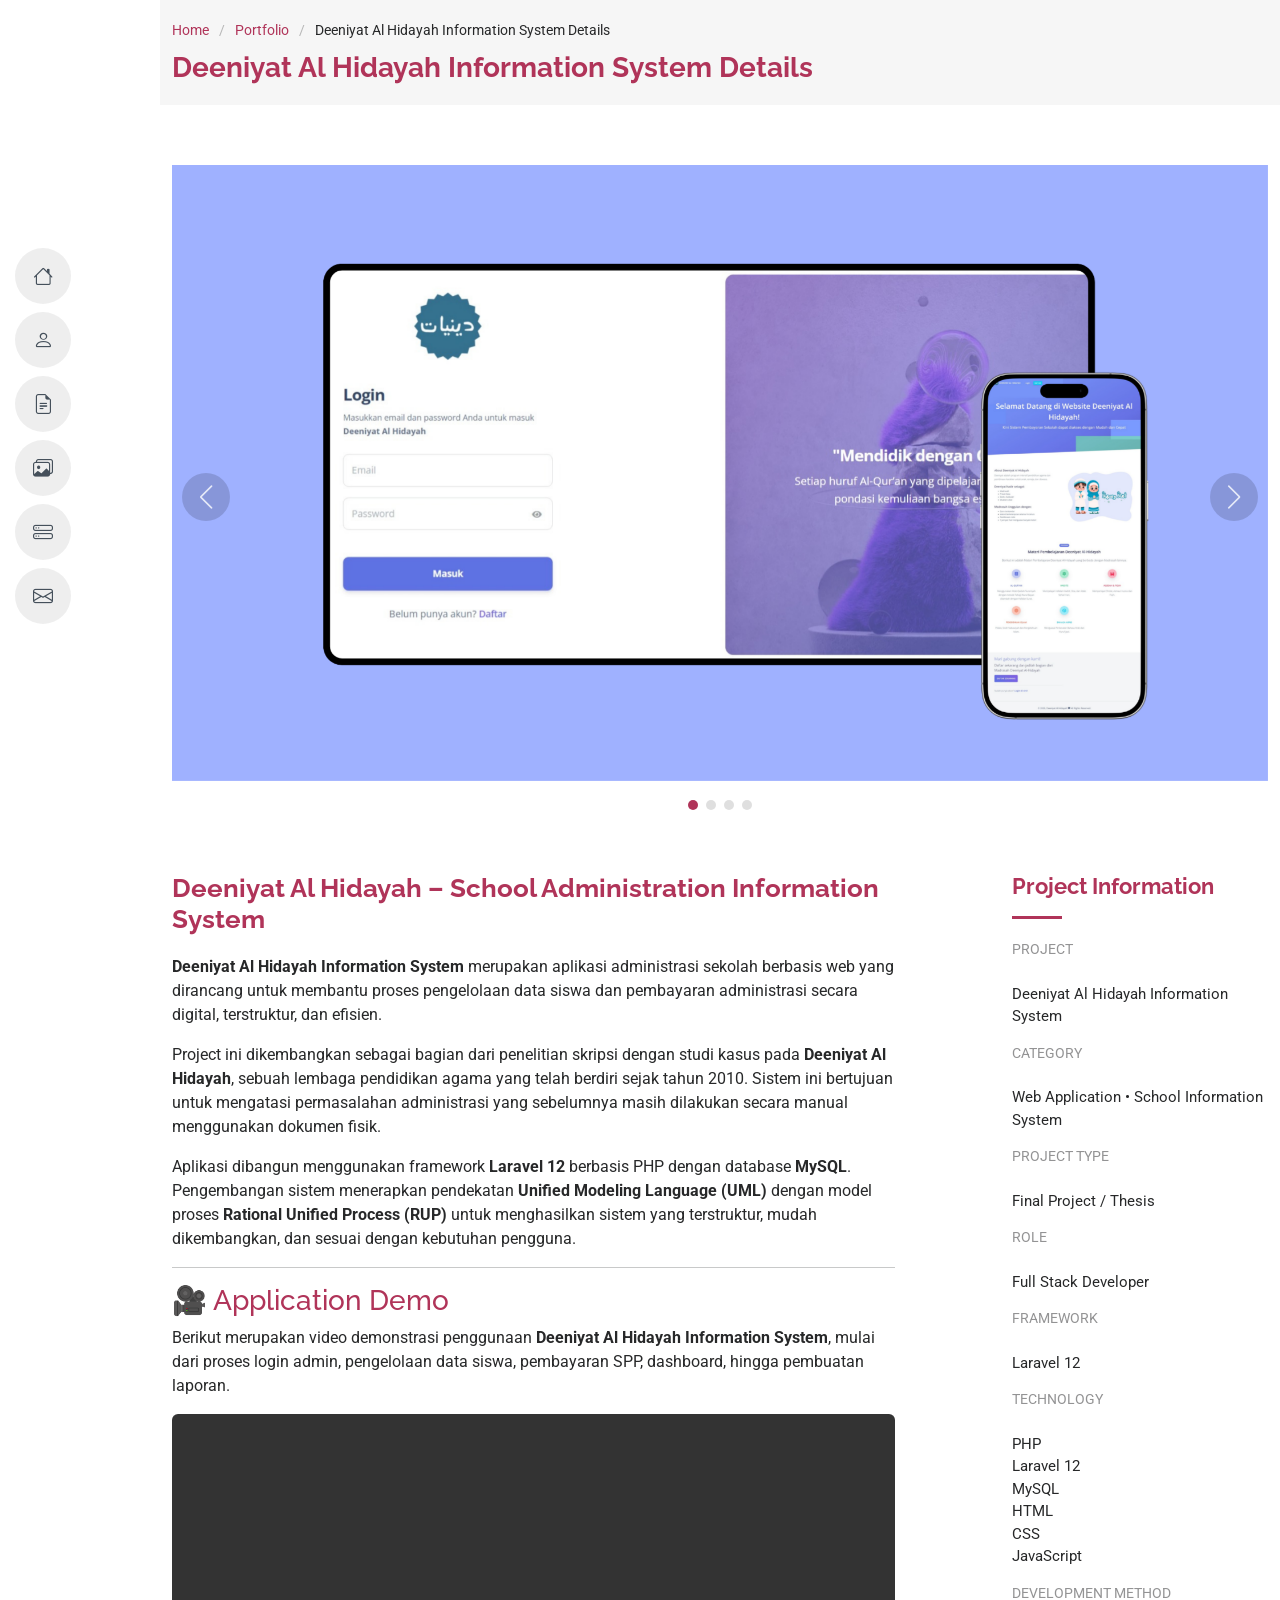
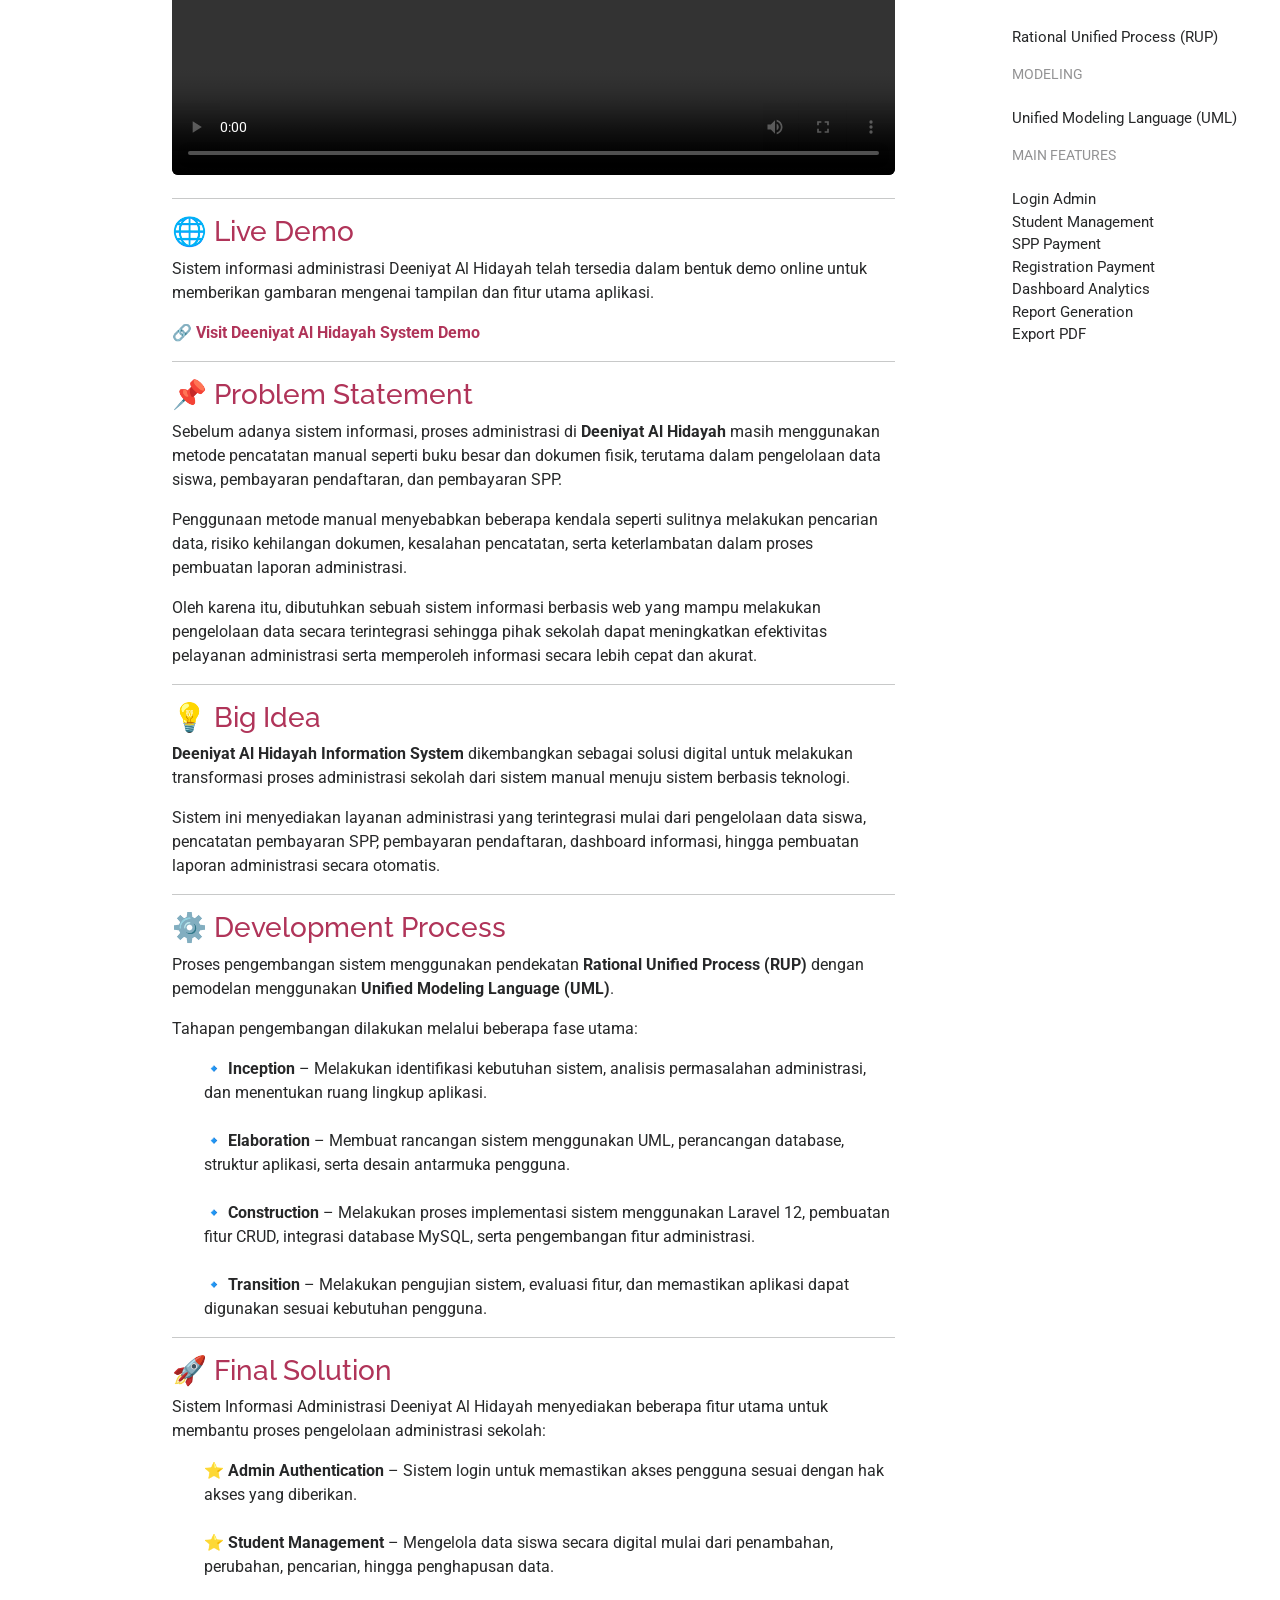
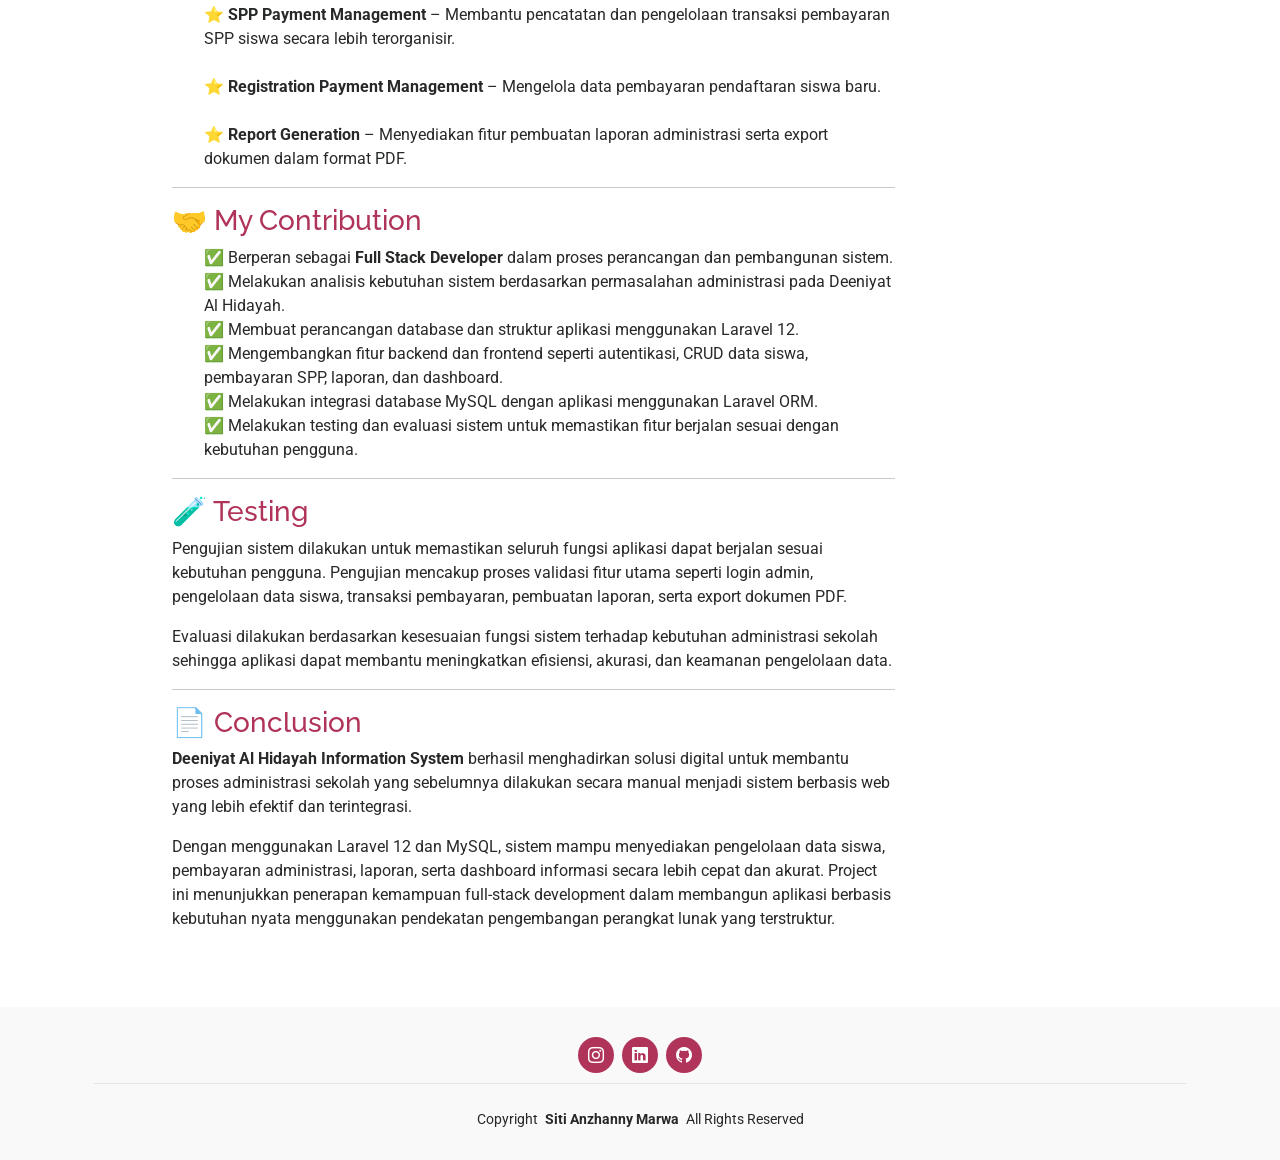
==== deeniyat-porto-details.html @ 8c80e02e "FIX commit" ====
<!doctype html>
<html lang="en">
  <head>
    <meta charset="utf-8" />
    <meta content="width=device-width, initial-scale=1.0" name="viewport" />
    <title>Deeniyat Al Hidayah Information System Details</title>
    <meta content="" name="description" />
    <meta content="" name="keywords" />

    <!-- Favicons -->
    <link href="assets/img/favicon.png" rel="icon" />
    <link href="assets/img/apple-touch-icon.png" rel="apple-touch-icon" />

    <!-- Fonts -->
    <link href="https://fonts.googleapis.com" rel="preconnect" />
    <link href="https://fonts.gstatic.com" rel="preconnect" crossorigin />
    <link
      href="https://fonts.googleapis.com/css2?family=Roboto:ital,wght@0,100;0,300;0,400;0,500;0,700;0,900;1,100;1,300;1,400;1,500;1,700;1,900&family=Poppins:ital,wght@0,100;0,200;0,300;0,400;0,500;0,600;0,700;0,800;0,900;1,100;1,200;1,300;1,400;1,500;1,600;1,700;1,800;1,900&family=Raleway:ital,wght@0,100;0,200;0,300;0,400;0,500;0,600;0,700;0,800;0,900;1,100;1,200;1,300;1,400;1,500;1,600;1,700;1,800;1,900&display=swap"
      rel="stylesheet"
    />

    <!-- Vendor CSS Files -->
    <link
      href="assets/vendor/bootstrap/css/bootstrap.min.css"
      rel="stylesheet"
    />
    <link
      href="assets/vendor/bootstrap-icons/bootstrap-icons.css"
      rel="stylesheet"
    />
    <link href="assets/vendor/aos/aos.css" rel="stylesheet" />
    <link
      href="assets/vendor/glightbox/css/glightbox.min.css"
      rel="stylesheet"
    />
    <link href="assets/vendor/swiper/swiper-bundle.min.css" rel="stylesheet" />

    <!-- Main CSS File -->
    <link href="assets/css/main.css" rel="stylesheet" />

    <!-- =======================================================
  * Template Name: MyResume
  * Template URL: https://bootstrapmade.com/free-html-bootstrap-template-my-resume/
  * Updated: Jun 29 2024 with Bootstrap v5.3.3
  * Author: BootstrapMade.com
  * License: https://bootstrapmade.com/license/
  ======================================================== -->
  </head>

  <body class="portfolio-details-page">
    <header
      id="header"
      class="header d-flex flex-column justify-content-center"
    >
      <i class="header-toggle d-xl-none bi bi-list"></i>

      <nav id="navmenu" class="navmenu">
        <ul>
          <li>
            <a href="index.html"
              ><i class="bi bi-house navicon"></i><span>Home</span></a
            >
          </li>
          <li>
            <a href="#about"
              ><i class="bi bi-person navicon"></i><span>About</span></a
            >
          </li>
          <li>
            <a href="#resume"
              ><i class="bi bi-file-earmark-text navicon"></i
              ><span>Resume</span></a
            >
          </li>
          <li>
            <a href="#portfolio"
              ><i class="bi bi-images navicon"></i><span>Portfolio</span></a
            >
          </li>
          <li>
            <a href="#services"
              ><i class="bi bi-hdd-stack navicon"></i><span>Services</span></a
            >
          </li>
          <li>
            <a href="#contact"
              ><i class="bi bi-envelope navicon"></i><span>Contact</span></a
            >
          </li>
        </ul>
      </nav>
    </header>

    <main class="main">
      <!-- Page Title -->
      <div class="page-title" data-aos="fade">
        <div class="container">
          <nav class="breadcrumbs">
            <ol>
              <li><a href="index.html">Home</a></li>
              <li><a href="portfolio.html">Portfolio</a></li>
              <li class="current">Deeniyat Al Hidayah Information System Details</li>
            </ol>
          </nav>
          <h1>Deeniyat Al Hidayah Information System Details</h1>
        </div>
      </div>
      <!-- End Page Title -->

      <!-- Portfolio Details Section -->
      <section id="portfolio-details" class="portfolio-details section">
        <div class="container" data-aos="fade-up">
          <div class="portfolio-details-slider swiper init-swiper">
            <script type="application/json" class="swiper-config">
              {
                "loop": true,
                "speed": 600,
                "autoplay": {
                  "delay": 5000
                },
                "slidesPerView": "auto",
                "navigation": {
                  "nextEl": ".swiper-button-next",
                  "prevEl": ".swiper-button-prev"
                },
                "pagination": {
                  "el": ".swiper-pagination",
                  "type": "bullets",
                  "clickable": true
                }
              }
            </script>
            <div class="swiper-wrapper align-items-center">
              <div class="swiper-slide">
                <img src="assets/img/Deeniyat-Portofolio/deeniyat-1.png" alt="" />
              </div>

              <div class="swiper-slide">
                <img src="assets/img/Deeniyat-Portofolio/deeniyat-2.png" alt="" />
              </div>

              <div class="swiper-slide">
                <img src="assets/img/Deeniyat-Portofolio/deeniyat-3.png" alt="" />
              </div>

              <div class="swiper-slide">
                <img src="assets/img/Deeniyat-Portofolio/deeniyat-4.png" alt="" />
              </div>
            </div>
            <div class="swiper-button-prev"></div>
            <div class="swiper-button-next"></div>
            <div class="swiper-pagination"></div>
          </div>

          <div class="row justify-content-between gy-4 mt-4">
            <!-- Portfolio Description -->
            <div class="col-lg-8" data-aos="fade-up">
              <div class="portfolio-description">
<h2>Deeniyat Al Hidayah – School Administration Information System</h2>

<p>
  <strong>Deeniyat Al Hidayah Information System</strong> merupakan aplikasi
  administrasi sekolah berbasis web yang dirancang untuk membantu proses
  pengelolaan data siswa dan pembayaran administrasi secara digital, terstruktur,
  dan efisien.
</p>

<p>
  Project ini dikembangkan sebagai bagian dari penelitian skripsi dengan studi
  kasus pada <strong>Deeniyat Al Hidayah</strong>, sebuah lembaga pendidikan
  agama yang telah berdiri sejak tahun 2010. Sistem ini bertujuan untuk
  mengatasi permasalahan administrasi yang sebelumnya masih dilakukan secara
  manual menggunakan dokumen fisik.
</p>

<p>
  Aplikasi dibangun menggunakan framework
  <strong>Laravel 12</strong> berbasis PHP dengan database
  <strong>MySQL</strong>. Pengembangan sistem menerapkan pendekatan
  <strong>Unified Modeling Language (UML)</strong> dengan model proses
  <strong>Rational Unified Process (RUP)</strong> untuk menghasilkan sistem
  yang terstruktur, mudah dikembangkan, dan sesuai dengan kebutuhan pengguna.
</p>

<hr />

<h3>🎥 Application Demo</h3>

<p>
  Berikut merupakan video demonstrasi penggunaan
  <strong>Deeniyat Al Hidayah Information System</strong>,
  mulai dari proses login admin, pengelolaan data siswa,
  pembayaran SPP, dashboard, hingga pembuatan laporan.
</p>

<video 
  controls
  class="img-fluid rounded"
  style="max-width: 900px; width: 100%; height: auto;">

  <source 
    src="assets/img/Deeniyat-Portofolio/documentation-video-deeniyat.mp4"
    type="video/mp4">

  Browser Anda tidak mendukung video.
</video>

<hr />

<h3>🌐 Live Demo</h3>

<p>
  Sistem informasi administrasi Deeniyat Al Hidayah telah tersedia dalam bentuk
  demo online untuk memberikan gambaran mengenai tampilan dan fitur utama
  aplikasi.
</p>

<a href="https://anzhanny.github.io/siadmin-deeniyat/"
   target="_blank">

  <strong>
    🔗 Visit Deeniyat Al Hidayah System Demo
  </strong>

</a>


<hr />

<h3>📌 Problem Statement</h3>

<p>
  Sebelum adanya sistem informasi, proses administrasi di
  <strong>Deeniyat Al Hidayah</strong> masih menggunakan metode pencatatan
  manual seperti buku besar dan dokumen fisik, terutama dalam pengelolaan data
  siswa, pembayaran pendaftaran, dan pembayaran SPP.
</p>

<p>
  Penggunaan metode manual menyebabkan beberapa kendala seperti sulitnya
  melakukan pencarian data, risiko kehilangan dokumen, kesalahan pencatatan,
  serta keterlambatan dalam proses pembuatan laporan administrasi.
</p>

<p>
  Oleh karena itu, dibutuhkan sebuah sistem informasi berbasis web yang mampu
  melakukan pengelolaan data secara terintegrasi sehingga pihak sekolah dapat
  meningkatkan efektivitas pelayanan administrasi serta memperoleh informasi
  secara lebih cepat dan akurat.
</p>


<hr />

<h3>💡 Big Idea</h3>

<p>
  <strong>Deeniyat Al Hidayah Information System</strong> dikembangkan sebagai
  solusi digital untuk melakukan transformasi proses administrasi sekolah dari
  sistem manual menuju sistem berbasis teknologi.
</p>

<p>
  Sistem ini menyediakan layanan administrasi yang terintegrasi mulai dari
  pengelolaan data siswa, pencatatan pembayaran SPP, pembayaran pendaftaran,
  dashboard informasi, hingga pembuatan laporan administrasi secara otomatis.
</p>


<hr />

<h3>⚙️ Development Process</h3>

<p>
  Proses pengembangan sistem menggunakan pendekatan
  <strong>Rational Unified Process (RUP)</strong> dengan pemodelan menggunakan
  <strong>Unified Modeling Language (UML)</strong>.
</p>

<p>
  Tahapan pengembangan dilakukan melalui beberapa fase utama:
</p>

<ul>

<li style="list-style-type:none">
  🔹 <strong>Inception</strong> – Melakukan identifikasi kebutuhan sistem,
  analisis permasalahan administrasi, dan menentukan ruang lingkup aplikasi.
</li>

<br>

<li style="list-style-type:none">
  🔹 <strong>Elaboration</strong> – Membuat rancangan sistem menggunakan UML,
  perancangan database, struktur aplikasi, serta desain antarmuka pengguna.
</li>

<br>

<li style="list-style-type:none">
  🔹 <strong>Construction</strong> – Melakukan proses implementasi sistem
  menggunakan Laravel 12, pembuatan fitur CRUD, integrasi database MySQL,
  serta pengembangan fitur administrasi.
</li>

<br>

<li style="list-style-type:none">
  🔹 <strong>Transition</strong> – Melakukan pengujian sistem, evaluasi fitur,
  dan memastikan aplikasi dapat digunakan sesuai kebutuhan pengguna.
</li>

</ul>


<hr />

<h3>🚀 Final Solution</h3>

<p>
  Sistem Informasi Administrasi Deeniyat Al Hidayah menyediakan beberapa fitur
  utama untuk membantu proses pengelolaan administrasi sekolah:
</p>

<ul>

<li style="list-style-type:none">
⭐ <strong>Admin Authentication</strong> – Sistem login untuk memastikan akses
pengguna sesuai dengan hak akses yang diberikan.
</li>

<br>

<li style="list-style-type:none">
⭐ <strong>Student Management</strong> – Mengelola data siswa secara digital
mulai dari penambahan, perubahan, pencarian, hingga penghapusan data.
</li>

<br>

<li style="list-style-type:none">
⭐ <strong>SPP Payment Management</strong> – Membantu pencatatan dan pengelolaan
transaksi pembayaran SPP siswa secara lebih terorganisir.
</li>

<br>

<li style="list-style-type:none">
⭐ <strong>Registration Payment Management</strong> – Mengelola data pembayaran
pendaftaran siswa baru.
</li>

<br>

<li style="list-style-type:none">
⭐ <strong>Report Generation</strong> – Menyediakan fitur pembuatan laporan
administrasi serta export dokumen dalam format PDF.
</li>

</ul>


<hr />

<h3>🤝 My Contribution</h3>

<ul>

<li style="list-style-type:none">
✅ Berperan sebagai <strong>Full Stack Developer</strong> dalam proses
perancangan dan pembangunan sistem.
</li>

<li style="list-style-type:none">
✅ Melakukan analisis kebutuhan sistem berdasarkan permasalahan administrasi
pada Deeniyat Al Hidayah.
</li>

<li style="list-style-type:none">
✅ Membuat perancangan database dan struktur aplikasi menggunakan Laravel 12.
</li>

<li style="list-style-type:none">
✅ Mengembangkan fitur backend dan frontend seperti autentikasi, CRUD data
siswa, pembayaran SPP, laporan, dan dashboard.
</li>

<li style="list-style-type:none">
✅ Melakukan integrasi database MySQL dengan aplikasi menggunakan Laravel ORM.
</li>

<li style="list-style-type:none">
✅ Melakukan testing dan evaluasi sistem untuk memastikan fitur berjalan sesuai
dengan kebutuhan pengguna.
</li>

</ul>


<hr />

<h3>🧪 Testing</h3>

<p>
  Pengujian sistem dilakukan untuk memastikan seluruh fungsi aplikasi dapat
  berjalan sesuai kebutuhan pengguna. Pengujian mencakup proses validasi fitur
  utama seperti login admin, pengelolaan data siswa, transaksi pembayaran,
  pembuatan laporan, serta export dokumen PDF.
</p>

<p>
  Evaluasi dilakukan berdasarkan kesesuaian fungsi sistem terhadap kebutuhan
  administrasi sekolah sehingga aplikasi dapat membantu meningkatkan efisiensi,
  akurasi, dan keamanan pengelolaan data.
</p>


<hr />

<h3>📄 Conclusion</h3>

<p>
  <strong>Deeniyat Al Hidayah Information System</strong> berhasil
  menghadirkan solusi digital untuk membantu proses administrasi sekolah yang
  sebelumnya dilakukan secara manual menjadi sistem berbasis web yang lebih
  efektif dan terintegrasi.
</p>

<p>
  Dengan menggunakan Laravel 12 dan MySQL, sistem mampu menyediakan pengelolaan
  data siswa, pembayaran administrasi, laporan, serta dashboard informasi secara
  lebih cepat dan akurat. Project ini menunjukkan penerapan kemampuan
  full-stack development dalam membangun aplikasi berbasis kebutuhan nyata
  menggunakan pendekatan pengembangan perangkat lunak yang terstruktur.
</p>
              </div>
            </div>

            <!-- Project Information -->
            <div class="col-lg-3" data-aos="fade-up" data-aos-delay="100">
              <div class="portfolio-info">
                <h3>Project Information</h3>
                

                <ul>

<li>
<strong>Project</strong><br>
Deeniyat Al Hidayah Information System
</li>

<li>
<strong>Category</strong><br>
Web Application • School Information System
</li>

<li>
<strong>Project Type</strong><br>
Final Project / Thesis
</li>

<li>
<strong>Role</strong><br>
Full Stack Developer
</li>

<li>
<strong>Framework</strong><br>
Laravel 12
</li>

<li>
<strong>Technology</strong><br>
PHP<br>
Laravel 12<br>
MySQL<br>
HTML<br>
CSS<br>
JavaScript
</li>

<li>
<strong>Development Method</strong><br>
Rational Unified Process (RUP)
</li>

<li>
<strong>Modeling</strong><br>
Unified Modeling Language (UML)
</li>

<li>
<strong>Main Features</strong><br>
Login Admin<br>
Student Management<br>
SPP Payment<br>
Registration Payment<br>
Dashboard Analytics<br>
Report Generation<br>
Export PDF
</li>

</ul>
              </div>
            </div>
          </div>
        </div>
      </section>
      <!-- /Portfolio Details Section -->
    </main>

    <footer id="footer" class="footer position-relative light-background">
      <div class="container">
        <div class="container">
             <div class="social-links d-flex justify-content-center" style="margin-bottom: 10px ">
              <a href="https://instagram.com/sanzhanym" target="_blank"><i class="bi bi-instagram"></i></a>
              <a href="https://linkedin.com/in/sanzhanym" target="_blank"><i class="bi bi-linkedin"></i></a>
              <a href="https://github.com/anzhanny" target="_blank"><i class="bi bi-github"></i></a>
            </div>
          <div class="copyright">
            <span>Copyright</span>
            <strong class="px-1 sitename">Siti Anzhanny Marwa</strong>
            <span>All Rights Reserved</span>
          </div>
        </div>
      </div>
    </footer>

    <!-- Scroll Top -->
    <a
      href="#"
      id="scroll-top"
      class="scroll-top d-flex align-items-center justify-content-center"
      ><i class="bi bi-arrow-up-short"></i
    ></a>

    <!-- Preloader -->
    <div id="preloader"></div>

    <!-- Vendor JS Files -->
    <script src="assets/vendor/bootstrap/js/bootstrap.bundle.min.js"></script>
    <script src="assets/vendor/php-email-form/validate.js"></script>
    <script src="assets/vendor/aos/aos.js"></script>
    <script src="assets/vendor/typed.js/typed.umd.js"></script>
    <script src="assets/vendor/purecounter/purecounter_vanilla.js"></script>
    <script src="assets/vendor/waypoints/noframework.waypoints.js"></script>
    <script src="assets/vendor/glightbox/js/glightbox.min.js"></script>
    <script src="assets/vendor/imagesloaded/imagesloaded.pkgd.min.js"></script>
    <script src="assets/vendor/isotope-layout/isotope.pkgd.min.js"></script>
    <script src="assets/vendor/swiper/swiper-bundle.min.js"></script>

    <!-- Main JS File -->
    <script src="assets/js/main.js"></script>
  </body>
</html>
---- assets/css/main.css ----
/**
* Template Name: MyResume
* Template URL: https://bootstrapmade.com/free-html-bootstrap-template-my-resume/
* Updated: Jun 29 2024 with Bootstrap v5.3.3
* Author: BootstrapMade.com
* License: https://bootstrapmade.com/license/
*/

/*--------------------------------------------------------------
# Font & Color Variables
# Help: https://bootstrapmade.com/color-system/
--------------------------------------------------------------*/
/* Fonts */
:root {
  --default-font: "Roboto",  system-ui, -apple-system, "Segoe UI", Roboto, "Helvetica Neue", Arial, "Noto Sans", "Liberation Sans", sans-serif, "Apple Color Emoji", "Segoe UI Emoji", "Segoe UI Symbol", "Noto Color Emoji";
  --heading-font: "Raleway",  sans-serif;
  --nav-font: "Poppins",  sans-serif;
}

/* Global Colors - The following color variables are used throughout the website. Updating them here will change the color scheme of the entire website */
:root { 
  --background-color: #ffffff; /* Background color for the entire website, including individual sections */
  --default-color: #272829; /* Default color used for the majority of the text content across the entire website */
  --heading-color: #b03459; /* Color for headings, subheadings and title throughout the website */
  --accent-color: #b03459; /* Accent color that represents your brand on the website. It's used for buttons, links, and other elements that need to stand out */
  --surface-color: #ffffff; /* The surface color is used as a background of boxed elements within sections, such as cards, icon boxes, or other elements that require a visual separation from the global background. */
  --contrast-color: #ffffff; /* Contrast color for text, ensuring readability against backgrounds of accent, heading, or default colors. */
}

/* Nav Menu Colors - The following color variables are used specifically for the navigation menu. They are separate from the global colors to allow for more customization options */
:root {
  --nav-color: #45505b;  /* The default color of the main navmenu links */
  --nav-hover-color: #b03459; /* Applied to main navmenu links when they are hovered over or active */
  --nav-mobile-background-color: #ffffff; /* Used as the background color for mobile navigation menu */
  --nav-dropdown-background-color: #ffffff; /* Used as the background color for dropdown items that appear when hovering over primary navigation items */
  --nav-dropdown-color: #212529; /* Used for navigation links of the dropdown items in the navigation menu. */
  --nav-dropdown-hover-color: #b03459; /* Similar to --nav-hover-color, this color is applied to dropdown navigation links when they are hovered over. */
}

/* Color Presets - These classes override global colors when applied to any section or element, providing reuse of the sam color scheme. */

.light-background {
  --background-color: #f9f9f9;
  --surface-color: #ffffff;
}

.dark-background {
  --background-color: #060606;
  --default-color: #ffffff;
  --heading-color: #ffffff;
  --surface-color: #252525;
  --contrast-color: #ffffff;
}

/* Smooth scroll */
:root {
  scroll-behavior: smooth;
}

/*--------------------------------------------------------------
# General Styling & Shared Classes
--------------------------------------------------------------*/
body {
  color: var(--default-color);
  background-color: var(--background-color);
  font-family: var(--default-font);
}

a {
  color: var(--accent-color);
  text-decoration: none;
  transition: 0.3s;
}

a:hover {
  color: color-mix(in srgb, var(--accent-color), transparent 25%);
  text-decoration: none;
}

h1,
h2,
h3,
h4,
h5,
h6 {
  color: var(--heading-color);
  font-family: var(--heading-font);
}

/* PHP Email Form Messages
------------------------------*/
.php-email-form .error-message {
  display: none;
  background: #df1529;
  color: #ffffff;
  text-align: left;
  padding: 15px;
  margin-bottom: 24px;
  font-weight: 600;
}

.php-email-form .sent-message {
  display: none;
  color: #ffffff;
  background: #059652;
  text-align: center;
  padding: 15px;
  margin-bottom: 24px;
  font-weight: 600;
}

.php-email-form .loading {
  display: none;
  background: var(--surface-color);
  text-align: center;
  padding: 15px;
  margin-bottom: 24px;
}

.php-email-form .loading:before {
  content: "";
  display: inline-block;
  border-radius: 50%;
  width: 24px;
  height: 24px;
  margin: 0 10px -6px 0;
  border: 3px solid var(--accent-color);
  border-top-color: var(--surface-color);
  animation: php-email-form-loading 1s linear infinite;
}

@keyframes php-email-form-loading {
  0% {
    transform: rotate(0deg);
  }

  100% {
    transform: rotate(360deg);
  }
}

/*--------------------------------------------------------------
# Global Header
--------------------------------------------------------------*/
.header {
  color: var(--default-color);
  position: fixed;
  top: 0;
  left: 0;
  bottom: 0;
  padding: 0 15px;
  transition: all ease-in-out 0.3s;
  overflow-y: auto;
  z-index: 997;
  min-width: 200px;
}

@media (max-width: 1199px) {
  .header {
    background-color: var(--background-color);
    border-right: 1px solid color-mix(in srgb, var(--default-color), transparent 90%);
    width: 300px;
    left: -100%;
  }
}

@media (min-width: 1200px) and (max-width: 1600px) {
  .header~main {
    margin-left: 160px;
  }

  .header~main .hero {
    margin-left: -160px;
    width: 100vw;
  }
}

.header.header-show {
  left: 0;
}

.header .header-toggle {
  color: var(--contrast-color);
  background-color: var(--accent-color);
  font-size: 22px;
  display: flex;
  align-items: center;
  justify-content: center;
  width: 40px;
  height: 40px;
  border-radius: 50%;
  cursor: pointer;
  position: fixed;
  top: 15px;
  right: 15px;
  z-index: 9999;
  transition: background-color 0.3s;
}

.header .header-toggle:hover {
  color: var(--contrast-color);
  background-color: color-mix(in srgb, var(--accent-color) 90%, white 15%);
}

/*--------------------------------------------------------------
# Navigation Menu
--------------------------------------------------------------*/
.navmenu {
  padding: 0;
  z-index: 9997;
}

.navmenu ul {
  list-style: none;
  padding: 0 0 20px 0;
  margin: 0;
  width: 140px;
}

.navmenu a,
.navmenu a:focus {
  color: var(--nav-color);
  font-family: var(--nav-font);
  display: flex;
  align-items: center;
  padding: 10px 18px;
  margin-bottom: 8px;
  font-size: 15px;
  border-radius: 50px;
  background: color-mix(in srgb, var(--default-color), transparent 92%);
  height: 56px;
  width: 100%;
  overflow: hidden;
  transition: 0.3s;
}

.navmenu a i,
.navmenu a:focus i {
  font-size: 20px;
}

.navmenu a span,
.navmenu a:focus span {
  padding: 0 5px 0 7px;
}

@media (min-width: 992px) {

  .navmenu a,
  .navmenu a:focus {
    max-width: 56px;
  }

  .navmenu a span,
  .navmenu a:focus span {
    display: none;
  }
}

.navmenu a:hover,
.navmenu .active,
.navmenu .active:focus,
.navmenu li:hover>a {
  color: var(--contrast-color);
  background: var(--nav-hover-color);
}

.navmenu a:hover,
.navmenu li:hover>a {
  max-width: 100%;
  color: var(--contrast-color);
}

.navmenu a:hover span,
.navmenu li:hover>a span {
  display: block;
}

/*--------------------------------------------------------------
# Global Footer
--------------------------------------------------------------*/
.footer {
  color: var(--default-color);
  background-color: var(--background-color);
  font-size: 14px;
  text-align: center;
  padding: 30px 0;
  position: relative;
}

.footer h3 {
  font-size: 36px;
  font-weight: 700;
  position: relative;
  padding: 0;
  margin: 0 0 15px 0;
}

.footer p {
  font-size: 15;
  font-style: italic;
  padding: 0;
  margin: 0 0 30px 0;
}

.footer .social-links {
  margin: 0 0 30px 0;
}

.footer .social-links a {
  font-size: 16px;
  display: flex;
  align-items: center;
  justify-content: center;
  background: var(--accent-color);
  color: var(--contrast-color);
  line-height: 1;
  margin: 0 4px;
  border-radius: 50%;
  text-align: center;
  width: 36px;
  height: 36px;
  transition: 0.3s;
}

.footer .social-links a:hover {
  background: color-mix(in srgb, var(--accent-color), transparent 20%);
  text-decoration: none;
}

.footer .copyright {
  padding-top: 25px;
  border-top: 1px solid color-mix(in srgb, var(--default-color), transparent 90%);
}

.footer .credits {
  font-size: 13px;
  padding-top: 5px;
}

/*--------------------------------------------------------------
# Preloader
--------------------------------------------------------------*/
#preloader {
  position: fixed;
  inset: 0;
  z-index: 999999;
  overflow: hidden;
  background: var(--background-color);
  transition: all 0.6s ease-out;
}

#preloader:before {
  content: "";
  position: fixed;
  top: calc(50% - 30px);
  left: calc(50% - 30px);
  border: 6px solid #ffffff;
  border-color: var(--accent-color) transparent var(--accent-color) transparent;
  border-radius: 50%;
  width: 60px;
  height: 60px;
  animation: animate-preloader 1.5s linear infinite;
}

@keyframes animate-preloader {
  0% {
    transform: rotate(0deg);
  }

  100% {
    transform: rotate(360deg);
  }
}

/*--------------------------------------------------------------
# Scroll Top Button
--------------------------------------------------------------*/
.scroll-top {
  position: fixed;
  visibility: hidden;
  opacity: 0;
  right: 15px;
  bottom: -15px;
  z-index: 99999;
  background-color: var(--accent-color);
  width: 44px;
  height: 44px;
  border-radius: 50px;
  transition: all 0.4s;
}

.scroll-top i {
  font-size: 24px;
  color: var(--contrast-color);
  line-height: 0;
}

.scroll-top:hover {
  background-color: color-mix(in srgb, var(--accent-color), transparent 20%);
  color: var(--contrast-color);
}

.scroll-top.active {
  visibility: visible;
  opacity: 1;
  bottom: 15px;
}

/*--------------------------------------------------------------
# Disable aos animation delay on mobile devices
--------------------------------------------------------------*/
@media screen and (max-width: 768px) {
  [data-aos-delay] {
    transition-delay: 0 !important;
  }
}

/*--------------------------------------------------------------
# Global Page Titles & Breadcrumbs
--------------------------------------------------------------*/
.page-title {
  --background-color: color-mix(in srgb, var(--default-color), transparent 96%);
  color: var(--default-color);
  background-color: var(--background-color);
  padding: 20px 0;
  position: relative;
}

.page-title h1 {
  font-size: 28px;
  font-weight: 700;
  margin: 0;
}

.page-title .breadcrumbs ol {
  display: flex;
  flex-wrap: wrap;
  list-style: none;
  padding: 0 0 10px 0;
  margin: 0;
  font-size: 14px;
  font-weight: 400;
}

.page-title .breadcrumbs ol li+li {
  padding-left: 10px;
}

.page-title .breadcrumbs ol li+li::before {
  content: "/";
  display: inline-block;
  padding-right: 10px;
  color: color-mix(in srgb, var(--default-color), transparent 70%);
}

/*--------------------------------------------------------------
# Global Sections
--------------------------------------------------------------*/
section,
.section {
  color: var(--default-color);
  background-color: var(--background-color);
  padding: 60px 0;
  overflow: clip;
}

/*--------------------------------------------------------------
# Global Section Titles
--------------------------------------------------------------*/
.section-title {
  text-align: center;
  padding-bottom: 60px;
  position: relative;
}

.section-title h2 {
  font-size: 32px;
  font-weight: 700;
  margin-bottom: 20px;
  padding-bottom: 20px;
  position: relative;
}

.section-title h2:before {
  content: "";
  position: absolute;
  display: block;
  width: 160px;
  height: 1px;
  background: color-mix(in srgb, var(--default-color), transparent 60%);
  left: 0;
  right: 0;
  bottom: 1px;
  margin: auto;
}

.section-title h2::after {
  content: "";
  position: absolute;
  display: block;
  width: 60px;
  height: 3px;
  background: var(--accent-color);
  left: 0;
  right: 0;
  bottom: 0;
  margin: auto;
}

.section-title p {
  margin-bottom: 0;
}

/*--------------------------------------------------------------
# Hero Section
--------------------------------------------------------------*/

.hero {
  width: 100%;
  min-height: 100vh;
  position: relative;
  overflow: hidden;
}

.hero img {
  position: absolute;
  inset: 0;
  display: block;
  width: 100%;
  height: 120%;
  object-fit: cover;
  z-index: 1;
}

.hero:before {
  content: "";
  position: absolute;
  inset: 0;
  z-index: 2;
}

/* Konten utama */
.hero .container {
  position: absolute;
  left: 300px;   /* geser 30px ke kiri dari posisi sekarang */
  top: 385px;  /* geser 50px lebih ke bawah */
  z-index: 3;
  width: 950px;
}

.hero .row {
  justify-content: flex-end;
}

.hero h2 {
  color: #b03459;
  font-size: 45px;
  font-weight: 1000;
  margin-bottom: 15px;
  text-align: left;
}

.hero p {
  font-size: 24px;
  font-weight: 600;
  margin-bottom: 20px;
  text-align: left;
}

.hero p span {
  letter-spacing: 1px;
  border-bottom: 2px solid var(--accent-color);
}

.hero .social-links {
  margin-top: 25px;
  text-align: left;
}

.hero .social-links a {
  font-size: 22px;
  display: inline-block;
  color: #b03459;
  line-height: 1;
  margin: -5px 5px;
  transition: 0.3s;
}

.hero .social-links a:hover {
  color: var(--accent-color);
}

/* Tablet */
@media (max-width: 992px) {

  .hero .container {
    position: relative;
    right: auto;
    bottom: auto;
    width: 100%;
    padding: 0 20px;
    margin-top: 350px;
  }

  .hero h2 {
    font-size: 34px;
  }

  .hero p {
    font-size: 20px;
  }
}

/* Mobile */
@media (max-width: 768px) {

  .hero h2 {
    font-size: 28px;
  }

  .hero p {
    font-size: 18px;
  }
}

/*--------------------------------------------------------------
# About Section
--------------------------------------------------------------*/
.about .content h2 {
  font-weight: 700;
  font-size: 24px;
}

.about .content ul {
  list-style: none;
  padding: 0;
}

.about .content ul li {
  margin-bottom: 20px;
  display: flex;
  align-items: center;
}

.about .content ul strong {
  margin-right: 10px;
}

.about .content ul i {
  font-size: 16px;
  margin-right: 5px;
  color: var(--accent-color);
  line-height: 0;
}

/*--------------------------------------------------------------
# Stats Section
--------------------------------------------------------------*/
.stats i {
  background-color: var(--accent-color);
  color: var(--contrast-color);
  width: 54px;
  height: 54px;
  font-size: 24px;
  border-radius: 50px;
  display: inline-flex;
  align-items: center;
  justify-content: center;
  position: relative;
  z-index: 1;
}

.stats .stats-item {
  margin-top: 10px;
  width: 100%;
  position: relative;
  text-align: center;
  z-index: 0;
}

.stats .stats-item span {
  font-size: 36px;
  display: block;
  font-weight: 700;
  color: color-mix(in srgb, var(--default-color), transparent 20%);
}

.stats .stats-item p {
  padding: 0;
  margin: 0;
  color: color-mix(in srgb, var(--default-color), transparent 50%);
  font-size: 16px;
}

/*--------------------------------------------------------------
# Skills Section
--------------------------------------------------------------*/
.skills .progress {
  height: 60px;
  display: block;
  background: none;
  border-radius: 0;
}

.skills .progress .skill {
  color: var(--heading-color);
  padding: 0;
  margin: 0 0 6px 0;
  text-transform: uppercase;
  display: block;
  font-weight: 600;
  font-family: var(--heading-font);
}

.skills .progress .skill .val {
  float: right;
  font-style: normal;
}

.skills .progress-bar-wrap {
  background: color-mix(in srgb, var(--default-color), transparent 90%);
  height: 10px;
}

.skills .progress-bar {
  width: 1px;
  height: 10px;
  transition: 0.9s;
  background-color: var(--accent-color);
}

/*--------------------------------------------------------------
# Resume Section
--------------------------------------------------------------*/
.resume .resume-title {
  color: var(--heading-color);
  font-size: 26px;
  font-weight: 700;
  margin-top: 20px;
  margin-bottom: 20px;
}

.resume .resume-item {
  padding: 0 0 20px 20px;
  margin-top: -2px;
  border-left: 2px solid var(--accent-color);
  position: relative;
}

.resume .resume-item h4 {
  line-height: 18px;
  font-size: 18px;
  font-weight: 600;
  text-transform: uppercase;
  color: color-mix(in srgb, var(--default-color), transparent 20%);
  margin-bottom: 10px;
}

.resume .resume-item h5 {
  font-size: 16px;
  padding: 5px 15px;
  display: inline-block;
  font-weight: 600;
  margin-bottom: 10px;
}

.resume .resume-item ul {
  padding-left: 20px;
}

.resume .resume-item ul li {
  padding-bottom: 10px;
}

.resume .resume-item:last-child {
  padding-bottom: 0;
}

.resume .resume-item::before {
  content: "";
  position: absolute;
  width: 16px;
  height: 16px;
  border-radius: 50px;
  left: -9px;
  top: 0;
  background: var(--background-color);
  border: 2px solid var(--accent-color);
}

/*--------------------------------------------------------------
# Portfolio Section
--------------------------------------------------------------*/
.portfolio .portfolio-filters {
  padding: 0;
  margin: 0 auto 20px auto;
  list-style: none;
  text-align: center;
}

.portfolio .portfolio-filters li {
  cursor: pointer;
  display: inline-block;
  padding: 8px 20px 10px 20px;
  margin: 0;
  font-size: 15px;
  font-weight: 500;
  line-height: 1;
  margin-bottom: 5px;
  border-radius: 50px;
  transition: all 0.3s ease-in-out;
  font-family: var(--heading-font);
}

.portfolio .portfolio-filters li:hover,
.portfolio .portfolio-filters li.filter-active {
  color: var(--contrast-color);
  background-color: var(--accent-color);
}

.portfolio .portfolio-filters li:first-child {
  margin-left: 0;
}

.portfolio .portfolio-filters li:last-child {
  margin-right: 0;
}

@media (max-width: 575px) {
  .portfolio .portfolio-filters li {
    font-size: 14px;
    margin: 0 0 10px 0;
  }
}

.portfolio .portfolio-item {
  position: relative;
  overflow: hidden;
}

.portfolio .portfolio-item .portfolio-info {
  opacity: 0;
  position: absolute;
  left: 12px;
  right: 12px;
  bottom: -100%;
  z-index: 3;
  transition: all ease-in-out 0.5s;
  background: color-mix(in srgb, var(--background-color), transparent 10%);
  padding: 15px;
}

.portfolio .portfolio-item .portfolio-info h4 {
  font-size: 18px;
  font-weight: 600;
  padding-right: 50px;
}

.portfolio .portfolio-item .portfolio-info p {
  color: color-mix(in srgb, var(--default-color), transparent 30%);
  font-size: 14px;
  margin-bottom: 0;
  padding-right: 50px;
}

.portfolio .portfolio-item .portfolio-info .preview-link,
.portfolio .portfolio-item .portfolio-info .details-link {
  position: absolute;
  right: 50px;
  font-size: 24px;
  top: calc(50% - 14px);
  color: color-mix(in srgb, var(--default-color), transparent 30%);
  transition: 0.3s;
  line-height: 0;
}

.portfolio .portfolio-item .portfolio-info .preview-link:hover,
.portfolio .portfolio-item .portfolio-info .details-link:hover {
  color: var(--accent-color);
}

.portfolio .portfolio-item .portfolio-info .details-link {
  right: 14px;
  font-size: 28px;
}

.portfolio .portfolio-item:hover .portfolio-info {
  opacity: 1;
  bottom: 0;
}

/*--------------------------------------------------------------
# Services Section
--------------------------------------------------------------*/
.services .service-item {
  background-color: var(--surface-color);
  box-shadow: 0px 5px 90px 0px rgba(0, 0, 0, 0.1);
  height: 100%;
  padding: 60px 30px;
  text-align: center;
  transition: 0.3s;
  border-radius: 5px;
}

.services .service-item .icon {
  margin: 0 auto;
  width: 100px;
  height: 100px;
  display: flex;
  align-items: center;
  justify-content: center;
  transition: ease-in-out 0.3s;
  position: relative;
}

.services .service-item .icon i {
  font-size: 36px;
  transition: 0.5s;
  position: relative;
}

.services .service-item .icon svg {
  position: absolute;
  top: 0;
  left: 0;
}

.services .service-item .icon svg path {
  transition: 0.5s;
  fill: color-mix(in srgb, var(--default-color), transparent 95%);
}

.services .service-item h3 {
  font-weight: 700;
  margin: 10px 0 15px 0;
  font-size: 22px;
}

.services .service-item p {
  line-height: 24px;
  font-size: 14px;
  margin-bottom: 0;
}

.services .service-item:hover {
  box-shadow: 0px 5px 35px 0px rgba(0, 0, 0, 0.1);
}

.services .service-item.item-cyan i {
  color: #0dcaf0;
}

.services .service-item.item-cyan:hover .icon i {
  color: #fff;
}

.services .service-item.item-cyan:hover .icon path {
  fill: #0dcaf0;
}

.services .service-item.item-orange i {
  color: #fd7e14;
}

.services .service-item.item-orange:hover .icon i {
  color: #fff;
}

.services .service-item.item-orange:hover .icon path {
  fill: #fd7e14;
}

.services .service-item.item-teal i {
  color: #20c997;
}

.services .service-item.item-teal:hover .icon i {
  color: #fff;
}

.services .service-item.item-teal:hover .icon path {
  fill: #20c997;
}

.services .service-item.item-red i {
  color: #df1529;
}

.services .service-item.item-red:hover .icon i {
  color: #fff;
}

.services .service-item.item-red:hover .icon path {
  fill: #df1529;
}

.services .service-item.item-indigo i {
  color: #6610f2;
}

.services .service-item.item-indigo:hover .icon i {
  color: #fff;
}

.services .service-item.item-indigo:hover .icon path {
  fill: #6610f2;
}

.services .service-item.item-pink i {
  color: #f3268c;
}

.services .service-item.item-pink:hover .icon i {
  color: #fff;
}

.services .service-item.item-pink:hover .icon path {
  fill: #f3268c;
}

/*--------------------------------------------------------------
# Testimonials Section
--------------------------------------------------------------*/
.testimonials .testimonials-carousel,
.testimonials .testimonials-slider {
  overflow: hidden;
}

.testimonials .testimonial-item .testimonial-content {
  border-left: 3px solid var(--accent-color);
  padding-left: 30px;
}

.testimonials .testimonial-item .testimonial-img {
  border-radius: 50%;
  border: 4px solid var(--background-color);
  margin: 0 auto;
}

.testimonials .testimonial-item h3 {
  font-size: 20px;
  font-weight: bold;
  margin: 10px 0 5px 0;
}

.testimonials .testimonial-item h4 {
  font-size: 14px;
  color: color-mix(in srgb, var(--default-color), transparent 40%);
  margin: 0 0 10px 0;
}

.testimonials .testimonial-item .stars i {
  color: #ffc107;
  margin: 0 1px;
}

.testimonials .testimonial-item .quote-icon-left,
.testimonials .testimonial-item .quote-icon-right {
  color: color-mix(in srgb, var(--accent-color), transparent 50%);
  font-size: 26px;
  line-height: 0;
}

.testimonials .testimonial-item .quote-icon-left {
  display: inline-block;
  left: -5px;
  position: relative;
}

.testimonials .testimonial-item .quote-icon-right {
  display: inline-block;
  right: -5px;
  position: relative;
  top: 10px;
  transform: scale(-1, -1);
}

.testimonials .testimonial-item p {
  font-style: italic;
}

.testimonials .swiper-wrapper {
  height: auto;
}

.testimonials .swiper-pagination {
  margin-top: 30px;
  position: relative;
}

.testimonials .swiper-pagination .swiper-pagination-bullet {
  width: 12px;
  height: 12px;
  background-color: color-mix(in srgb, var(--default-color), transparent 85%);
  opacity: 1;
}

.testimonials .swiper-pagination .swiper-pagination-bullet-active {
  background-color: var(--accent-color);
}

/*--------------------------------------------------------------
# Contact Section
--------------------------------------------------------------*/
.contact .info-item+.info-item {
  margin-top: 40px;
}

.contact .info-item i {
  color: var(--accent-color);
  background: color-mix(in srgb, var(--accent-color), transparent 92%);
  font-size: 20px;
  width: 44px;
  height: 44px;
  display: flex;
  justify-content: center;
  align-items: center;
  border-radius: 50px;
  transition: all 0.3s ease-in-out;
  margin-right: 15px;
}

.contact .info-item h3 {
  padding: 0;
  font-size: 18px;
  font-weight: 700;
  margin-bottom: 5px;
}

.contact .info-item p {
  padding: 0;
  margin-bottom: 0;
  font-size: 14px;
}

.contact .info-item:hover i {
  background: var(--accent-color);
  color: var(--contrast-color);
}

.contact .php-email-form {
  height: 100%;
}

.contact .php-email-form input[type=text],
.contact .php-email-form input[type=email],
.contact .php-email-form textarea {
  font-size: 14px;
  padding: 10px 15px;
  box-shadow: none;
  border-radius: 0;
  color: var(--default-color);
  background-color: color-mix(in srgb, var(--background-color), transparent 50%);
  border-color: color-mix(in srgb, var(--default-color), transparent 80%);
}

.contact .php-email-form input[type=text]:focus,
.contact .php-email-form input[type=email]:focus,
.contact .php-email-form textarea:focus {
  border-color: var(--accent-color);
}

.contact .php-email-form input[type=text]::placeholder,
.contact .php-email-form input[type=email]::placeholder,
.contact .php-email-form textarea::placeholder {
  color: color-mix(in srgb, var(--default-color), transparent 70%);
}

.contact .php-email-form button[type=submit] {
  color: var(--contrast-color);
  background: var(--accent-color);
  border: 0;
  padding: 10px 30px;
  transition: 0.4s;
  border-radius: 50px;
}

.contact .php-email-form button[type=submit]:hover {
  background: color-mix(in srgb, var(--accent-color), transparent 25%);
}

/*--------------------------------------------------------------
# Portfolio Details Section
--------------------------------------------------------------*/
.portfolio-details .portfolio-details-slider img {
  width: 100%;
}

.portfolio-details .swiper-wrapper {
  height: auto;
}

.portfolio-details .swiper-button-prev,
.portfolio-details .swiper-button-next {
  width: 48px;
  height: 48px;
}

.portfolio-details .swiper-button-prev:after,
.portfolio-details .swiper-button-next:after {
  color: rgba(255, 255, 255, 0.8);
  background-color: rgba(0, 0, 0, 0.15);
  font-size: 24px;
  border-radius: 50%;
  width: 48px;
  height: 48px;
  display: flex;
  align-items: center;
  justify-content: center;
  transition: 0.3s;
}

.portfolio-details .swiper-button-prev:hover:after,
.portfolio-details .swiper-button-next:hover:after {
  background-color: rgba(0, 0, 0, 0.3);
}

@media (max-width: 575px) {

  .portfolio-details .swiper-button-prev,
  .portfolio-details .swiper-button-next {
    display: none;
  }
}

.portfolio-details .swiper-pagination {
  margin-top: 20px;
  position: relative;
}

.portfolio-details .swiper-pagination .swiper-pagination-bullet {
  width: 10px;
  height: 10px;
  background-color: color-mix(in srgb, var(--default-color), transparent 85%);
  opacity: 1;
}

.portfolio-details .swiper-pagination .swiper-pagination-bullet-active {
  background-color: var(--accent-color);
}

.portfolio-details .portfolio-info h3 {
  font-size: 22px;
  font-weight: 700;
  margin-bottom: 20px;
  padding-bottom: 20px;
  position: relative;
}

.portfolio-details .portfolio-info h3:after {
  content: "";
  position: absolute;
  display: block;
  width: 50px;
  height: 3px;
  background: var(--accent-color);
  left: 0;
  bottom: 0;
}

.portfolio-details .portfolio-info ul {
  list-style: none;
  padding: 0;
  font-size: 15px;
}

.portfolio-details .portfolio-info ul li {
  display: flex;
  flex-direction: column;
  padding-bottom: 15px;
}

.portfolio-details .portfolio-info ul strong {
  text-transform: uppercase;
  font-weight: 400;
  color: color-mix(in srgb, var(--default-color), transparent 50%);
  font-size: 14px;
}

.portfolio-details .portfolio-info .btn-visit {
  padding: 8px 40px;
  background: var(--accent-color);
  color: var(--contrast-color);
  border-radius: 50px;
  transition: 0.3s;
}

.portfolio-details .portfolio-info .btn-visit:hover {
  background: color-mix(in srgb, var(--accent-color), transparent 20%);
}

.portfolio-details .portfolio-description h2 {
  font-size: 26px;
  font-weight: 700;
  margin-bottom: 20px;
}

.portfolio-details .portfolio-description p {
  padding: 0;
}

.portfolio-details .portfolio-description .testimonial-item {
  padding: 30px 30px 0 30px;
  position: relative;
  background: color-mix(in srgb, var(--default-color), transparent 97%);
  margin-bottom: 50px;
}

.portfolio-details .portfolio-description .testimonial-item .testimonial-img {
  width: 90px;
  border-radius: 50px;
  border: 6px solid var(--background-color);
  float: left;
  margin: 0 10px 0 0;
}

.portfolio-details .portfolio-description .testimonial-item h3 {
  font-size: 18px;
  font-weight: bold;
  margin: 15px 0 5px 0;
  padding-top: 20px;
}

.portfolio-details .portfolio-description .testimonial-item h4 {
  font-size: 14px;
  color: #6c757d;
  margin: 0;
}

.portfolio-details .portfolio-description .testimonial-item .quote-icon-left,
.portfolio-details .portfolio-description .testimonial-item .quote-icon-right {
  color: color-mix(in srgb, var(--accent-color), transparent 50%);
  font-size: 26px;
  line-height: 0;
}

.portfolio-details .portfolio-description .testimonial-item .quote-icon-left {
  display: inline-block;
  left: -5px;
  position: relative;
}

.portfolio-details .portfolio-description .testimonial-item .quote-icon-right {
  display: inline-block;
  right: -5px;
  position: relative;
  top: 10px;
  transform: scale(-1, -1);
}

.portfolio-details .portfolio-description .testimonial-item p {
  font-style: italic;
  margin: 0 0 15px 0 0 0;
  padding: 0;
}

/*--------------------------------------------------------------
# Service Details Section
--------------------------------------------------------------*/
.service-details .service-box {
  padding: 20px;
  box-shadow: 0px 2px 20px rgba(0, 0, 0, 0.1);
}

.service-details .service-box+.service-box {
  margin-top: 30px;
}

.service-details .service-box h4 {
  font-size: 20px;
  font-weight: 700;
  border-bottom: 2px solid color-mix(in srgb, var(--default-color), transparent 92%);
  padding-bottom: 15px;
  margin-bottom: 15px;
}

.service-details .services-list a {
  color: color-mix(in srgb, var(--default-color), transparent 20%);
  background-color: color-mix(in srgb, var(--default-color), transparent 96%);
  display: flex;
  align-items: center;
  padding: 12px 15px;
  margin-top: 15px;
  transition: 0.3s;
}

.service-details .services-list a:first-child {
  margin-top: 0;
}

.service-details .services-list a i {
  font-size: 16px;
  margin-right: 8px;
  color: var(--accent-color);
}

.service-details .services-list a.active {
  color: var(--contrast-color);
  background-color: var(--accent-color);
}

.service-details .services-list a.active i {
  color: var(--contrast-color);
}

.service-details .services-list a:hover {
  background-color: color-mix(in srgb, var(--accent-color), transparent 95%);
  color: var(--accent-color);
}

.service-details .download-catalog a {
  color: var(--default-color);
  display: flex;
  align-items: center;
  padding: 10px 0;
  transition: 0.3s;
  border-top: 1px solid color-mix(in srgb, var(--default-color), transparent 90%);
}

.service-details .download-catalog a:first-child {
  border-top: 0;
  padding-top: 0;
}

.service-details .download-catalog a:last-child {
  padding-bottom: 0;
}

.service-details .download-catalog a i {
  font-size: 24px;
  margin-right: 8px;
  color: var(--accent-color);
}

.service-details .download-catalog a:hover {
  color: var(--accent-color);
}

.service-details .help-box {
  background-color: var(--accent-color);
  color: var(--contrast-color);
  margin-top: 30px;
  padding: 30px 15px;
}

.service-details .help-box .help-icon {
  font-size: 48px;
}

.service-details .help-box h4,
.service-details .help-box a {
  color: var(--contrast-color);
}

.service-details .services-img {
  margin-bottom: 20px;
}

.service-details h3 {
  font-size: 26px;
  font-weight: 700;
}

.service-details p {
  font-size: 15px;
}

.service-details ul {
  list-style: none;
  padding: 0;
  font-size: 15px;
}

.service-details ul li {
  padding: 5px 0;
  display: flex;
  align-items: center;
}

.service-details ul i {
  font-size: 20px;
  margin-right: 8px;
  color: var(--accent-color);
}

/*--------------------------------------------------------------
# Starter Section Section
--------------------------------------------------------------*/
.starter-section {
  /* Add your styles here */
}
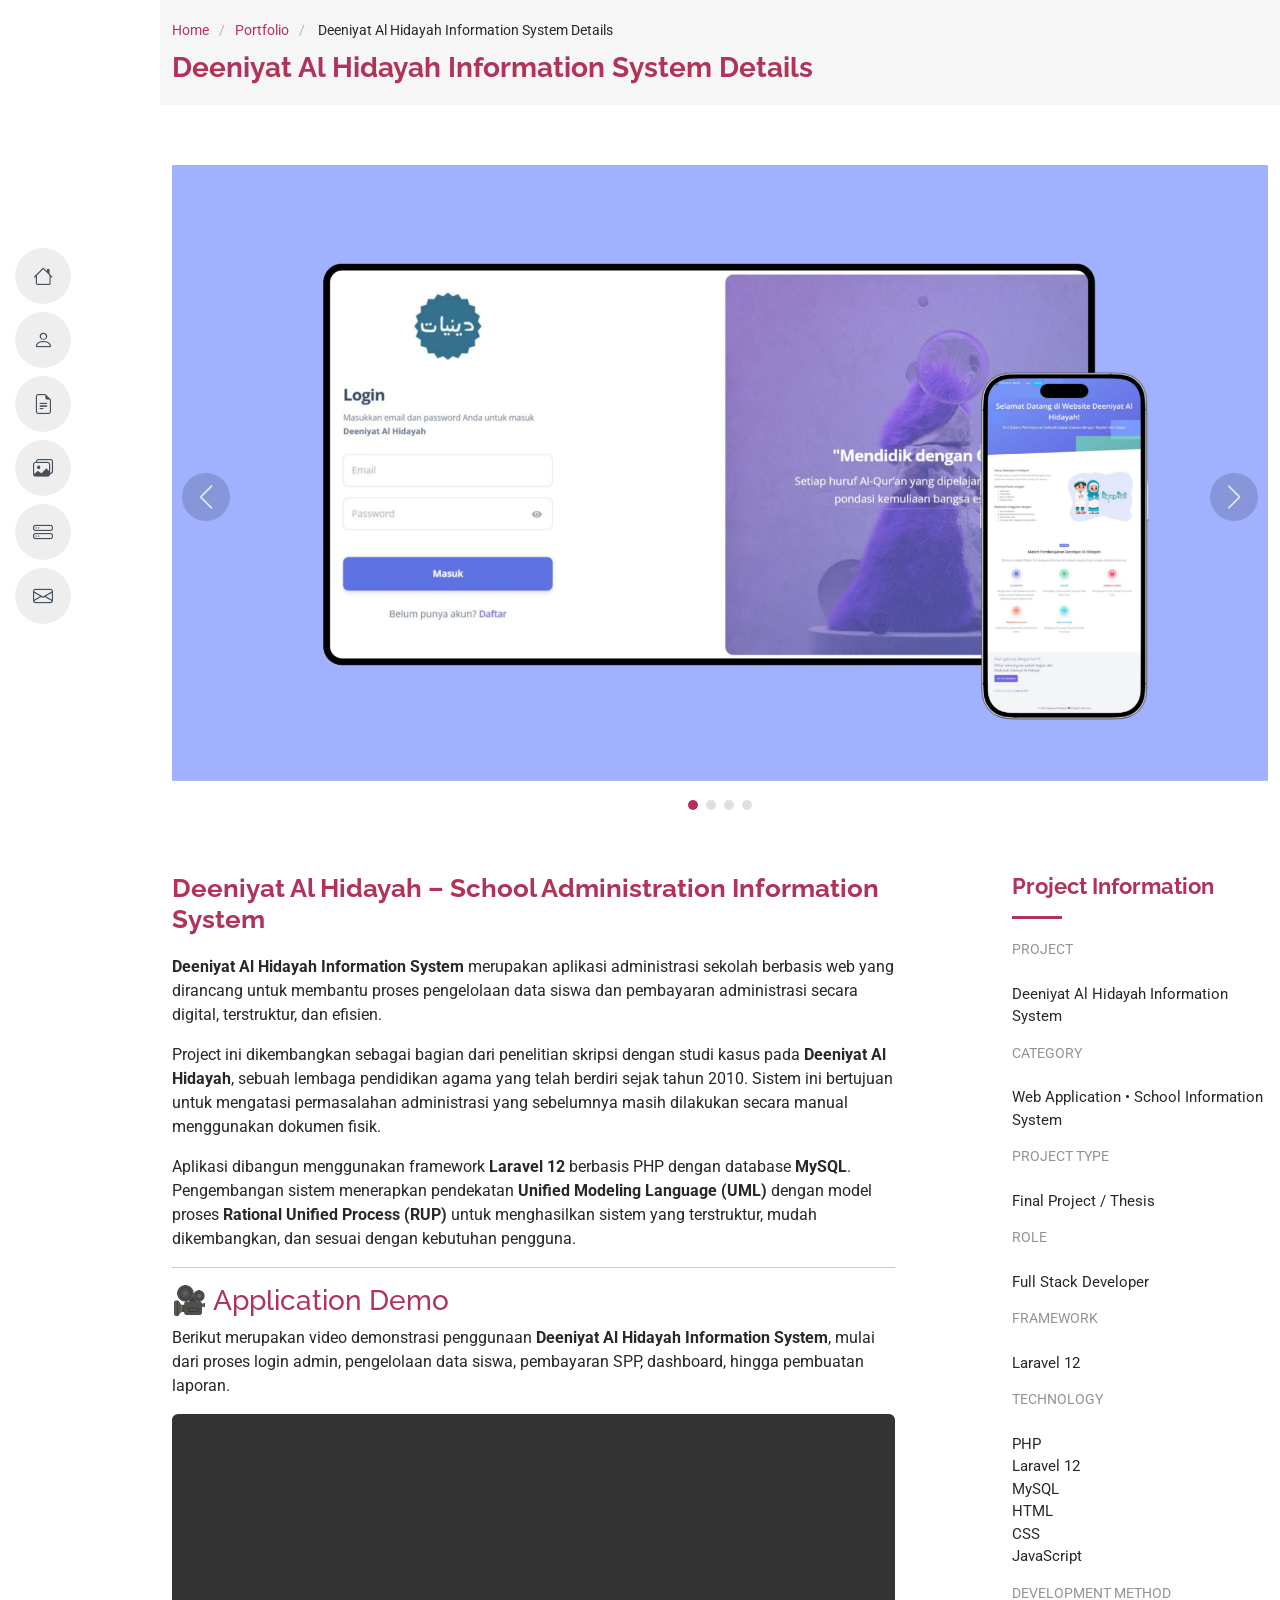
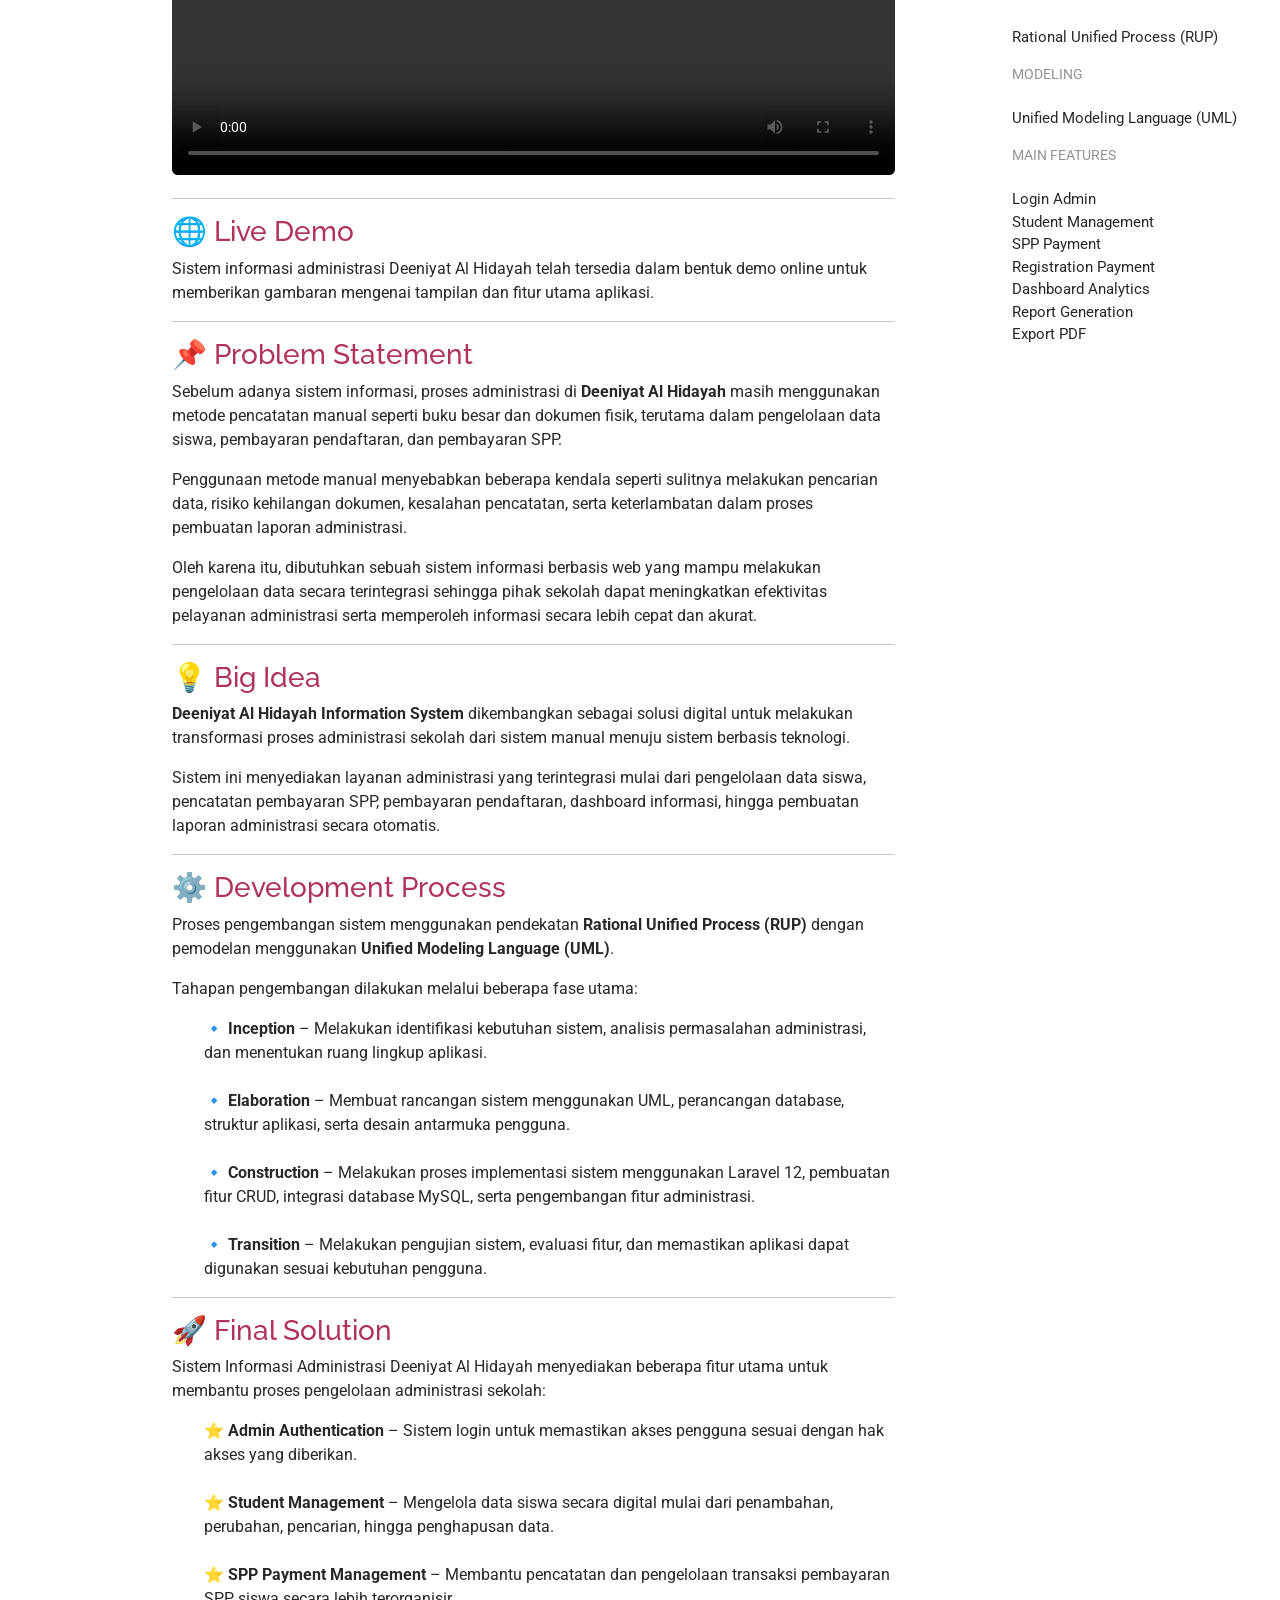
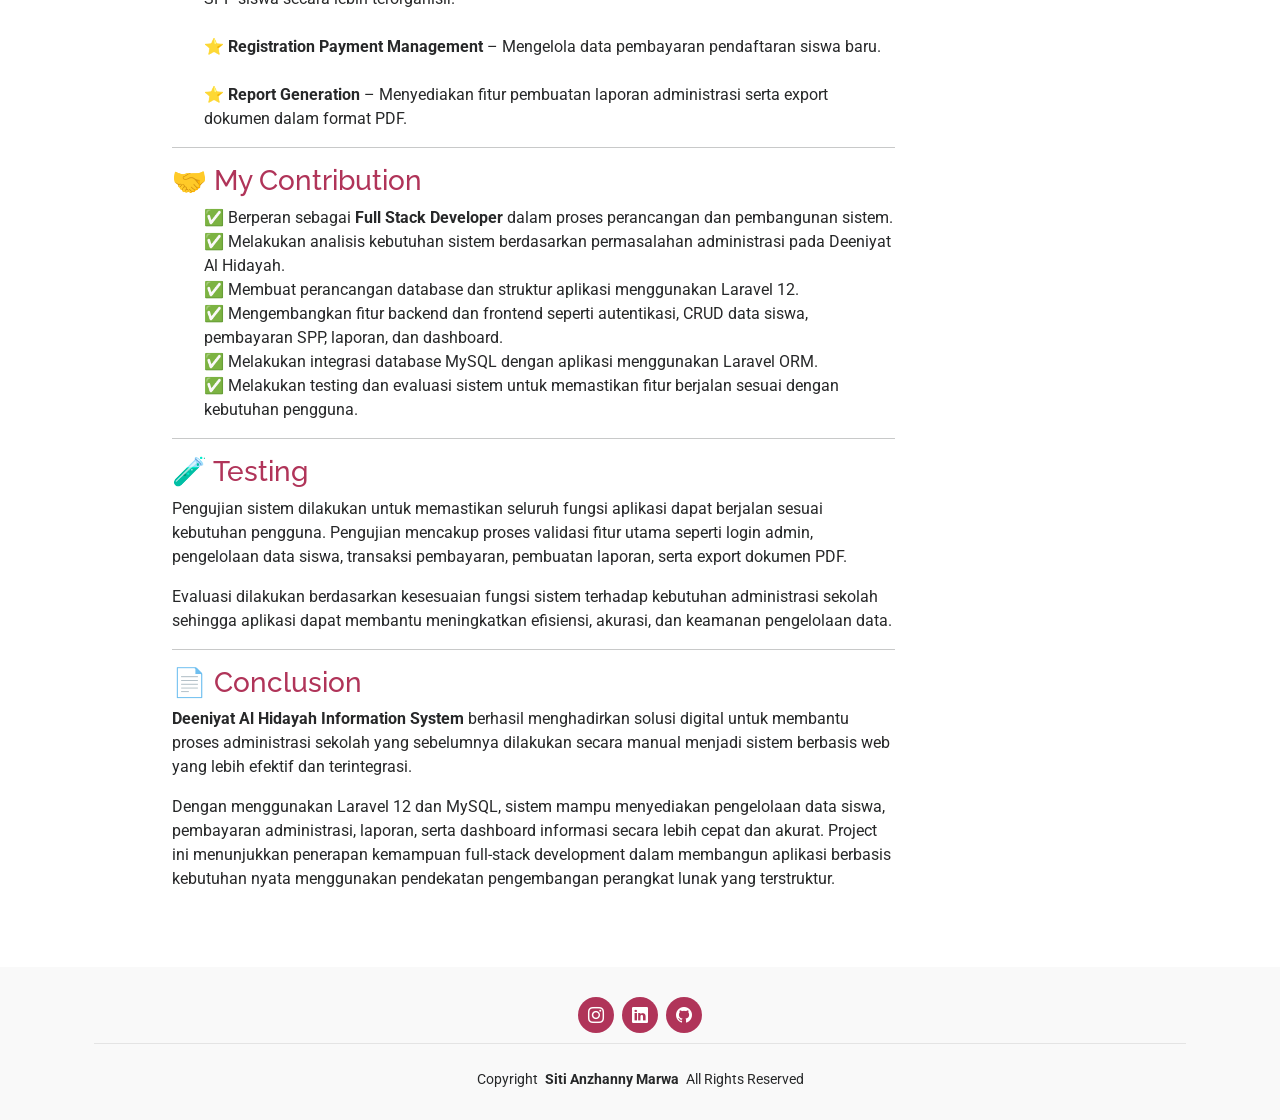
==== commit e7381fd2: "fix deeniyat" ====
--- a/deeniyat-porto-details.html
+++ b/deeniyat-porto-details.html
@@ -99,7 +99,9 @@
             <ol>
               <li><a href="index.html">Home</a></li>
               <li><a href="portfolio.html">Portfolio</a></li>
-              <li class="current">Deeniyat Al Hidayah Information System Details</li>
+              <li class="current">
+                Deeniyat Al Hidayah Information System Details
+              </li>
             </ol>
           </nav>
           <h1>Deeniyat Al Hidayah Information System Details</h1>
@@ -132,19 +134,31 @@
             </script>
             <div class="swiper-wrapper align-items-center">
               <div class="swiper-slide">
-                <img src="assets/img/Deeniyat-Portofolio/deeniyat-1.png" alt="" />
+                <img
+                  src="assets/img/Deeniyat-Portofolio/deeniyat-1.png"
+                  alt=""
+                />
               </div>
 
               <div class="swiper-slide">
-                <img src="assets/img/Deeniyat-Portofolio/deeniyat-2.png" alt="" />
+                <img
+                  src="assets/img/Deeniyat-Portofolio/deeniyat-2.png"
+                  alt=""
+                />
               </div>
 
               <div class="swiper-slide">
-                <img src="assets/img/Deeniyat-Portofolio/deeniyat-3.png" alt="" />
+                <img
+                  src="assets/img/Deeniyat-Portofolio/deeniyat-3.png"
+                  alt=""
+                />
               </div>
 
               <div class="swiper-slide">
-                <img src="assets/img/Deeniyat-Portofolio/deeniyat-4.png" alt="" />
+                <img
+                  src="assets/img/Deeniyat-Portofolio/deeniyat-4.png"
+                  alt=""
+                />
               </div>
             </div>
             <div class="swiper-button-prev"></div>
@@ -156,283 +170,304 @@
             <!-- Portfolio Description -->
             <div class="col-lg-8" data-aos="fade-up">
               <div class="portfolio-description">
-<h2>Deeniyat Al Hidayah – School Administration Information System</h2>
-
-<p>
-  <strong>Deeniyat Al Hidayah Information System</strong> merupakan aplikasi
-  administrasi sekolah berbasis web yang dirancang untuk membantu proses
-  pengelolaan data siswa dan pembayaran administrasi secara digital, terstruktur,
-  dan efisien.
-</p>
-
-<p>
-  Project ini dikembangkan sebagai bagian dari penelitian skripsi dengan studi
-  kasus pada <strong>Deeniyat Al Hidayah</strong>, sebuah lembaga pendidikan
-  agama yang telah berdiri sejak tahun 2010. Sistem ini bertujuan untuk
-  mengatasi permasalahan administrasi yang sebelumnya masih dilakukan secara
-  manual menggunakan dokumen fisik.
-</p>
-
-<p>
-  Aplikasi dibangun menggunakan framework
-  <strong>Laravel 12</strong> berbasis PHP dengan database
-  <strong>MySQL</strong>. Pengembangan sistem menerapkan pendekatan
-  <strong>Unified Modeling Language (UML)</strong> dengan model proses
-  <strong>Rational Unified Process (RUP)</strong> untuk menghasilkan sistem
-  yang terstruktur, mudah dikembangkan, dan sesuai dengan kebutuhan pengguna.
-</p>
-
-<hr />
-
-<h3>🎥 Application Demo</h3>
-
-<p>
-  Berikut merupakan video demonstrasi penggunaan
-  <strong>Deeniyat Al Hidayah Information System</strong>,
-  mulai dari proses login admin, pengelolaan data siswa,
-  pembayaran SPP, dashboard, hingga pembuatan laporan.
-</p>
-
-<video 
-  controls
-  class="img-fluid rounded"
-  style="max-width: 900px; width: 100%; height: auto;">
-
-  <source 
-    src="assets/img/Deeniyat-Portofolio/documentation-video-deeniyat.mp4"
-    type="video/mp4">
-
-  Browser Anda tidak mendukung video.
-</video>
-
-<hr />
-
-<h3>🌐 Live Demo</h3>
-
-<p>
-  Sistem informasi administrasi Deeniyat Al Hidayah telah tersedia dalam bentuk
-  demo online untuk memberikan gambaran mengenai tampilan dan fitur utama
-  aplikasi.
-</p>
-
-<a href="https://anzhanny.github.io/siadmin-deeniyat/"
-   target="_blank">
-
-  <strong>
-    🔗 Visit Deeniyat Al Hidayah System Demo
-  </strong>
-
-</a>
-
-
-<hr />
-
-<h3>📌 Problem Statement</h3>
-
-<p>
-  Sebelum adanya sistem informasi, proses administrasi di
-  <strong>Deeniyat Al Hidayah</strong> masih menggunakan metode pencatatan
-  manual seperti buku besar dan dokumen fisik, terutama dalam pengelolaan data
-  siswa, pembayaran pendaftaran, dan pembayaran SPP.
-</p>
-
-<p>
-  Penggunaan metode manual menyebabkan beberapa kendala seperti sulitnya
-  melakukan pencarian data, risiko kehilangan dokumen, kesalahan pencatatan,
-  serta keterlambatan dalam proses pembuatan laporan administrasi.
-</p>
-
-<p>
-  Oleh karena itu, dibutuhkan sebuah sistem informasi berbasis web yang mampu
-  melakukan pengelolaan data secara terintegrasi sehingga pihak sekolah dapat
-  meningkatkan efektivitas pelayanan administrasi serta memperoleh informasi
-  secara lebih cepat dan akurat.
-</p>
-
-
-<hr />
-
-<h3>💡 Big Idea</h3>
-
-<p>
-  <strong>Deeniyat Al Hidayah Information System</strong> dikembangkan sebagai
-  solusi digital untuk melakukan transformasi proses administrasi sekolah dari
-  sistem manual menuju sistem berbasis teknologi.
-</p>
-
-<p>
-  Sistem ini menyediakan layanan administrasi yang terintegrasi mulai dari
-  pengelolaan data siswa, pencatatan pembayaran SPP, pembayaran pendaftaran,
-  dashboard informasi, hingga pembuatan laporan administrasi secara otomatis.
-</p>
-
-
-<hr />
-
-<h3>⚙️ Development Process</h3>
-
-<p>
-  Proses pengembangan sistem menggunakan pendekatan
-  <strong>Rational Unified Process (RUP)</strong> dengan pemodelan menggunakan
-  <strong>Unified Modeling Language (UML)</strong>.
-</p>
-
-<p>
-  Tahapan pengembangan dilakukan melalui beberapa fase utama:
-</p>
-
-<ul>
-
-<li style="list-style-type:none">
-  🔹 <strong>Inception</strong> – Melakukan identifikasi kebutuhan sistem,
-  analisis permasalahan administrasi, dan menentukan ruang lingkup aplikasi.
-</li>
-
-<br>
-
-<li style="list-style-type:none">
-  🔹 <strong>Elaboration</strong> – Membuat rancangan sistem menggunakan UML,
-  perancangan database, struktur aplikasi, serta desain antarmuka pengguna.
-</li>
-
-<br>
-
-<li style="list-style-type:none">
-  🔹 <strong>Construction</strong> – Melakukan proses implementasi sistem
-  menggunakan Laravel 12, pembuatan fitur CRUD, integrasi database MySQL,
-  serta pengembangan fitur administrasi.
-</li>
-
-<br>
-
-<li style="list-style-type:none">
-  🔹 <strong>Transition</strong> – Melakukan pengujian sistem, evaluasi fitur,
-  dan memastikan aplikasi dapat digunakan sesuai kebutuhan pengguna.
-</li>
-
-</ul>
-
-
-<hr />
-
-<h3>🚀 Final Solution</h3>
-
-<p>
-  Sistem Informasi Administrasi Deeniyat Al Hidayah menyediakan beberapa fitur
-  utama untuk membantu proses pengelolaan administrasi sekolah:
-</p>
-
-<ul>
-
-<li style="list-style-type:none">
-⭐ <strong>Admin Authentication</strong> – Sistem login untuk memastikan akses
-pengguna sesuai dengan hak akses yang diberikan.
-</li>
-
-<br>
-
-<li style="list-style-type:none">
-⭐ <strong>Student Management</strong> – Mengelola data siswa secara digital
-mulai dari penambahan, perubahan, pencarian, hingga penghapusan data.
-</li>
-
-<br>
-
-<li style="list-style-type:none">
-⭐ <strong>SPP Payment Management</strong> – Membantu pencatatan dan pengelolaan
-transaksi pembayaran SPP siswa secara lebih terorganisir.
-</li>
-
-<br>
-
-<li style="list-style-type:none">
-⭐ <strong>Registration Payment Management</strong> – Mengelola data pembayaran
-pendaftaran siswa baru.
-</li>
-
-<br>
-
-<li style="list-style-type:none">
-⭐ <strong>Report Generation</strong> – Menyediakan fitur pembuatan laporan
-administrasi serta export dokumen dalam format PDF.
-</li>
-
-</ul>
-
-
-<hr />
-
-<h3>🤝 My Contribution</h3>
-
-<ul>
-
-<li style="list-style-type:none">
-✅ Berperan sebagai <strong>Full Stack Developer</strong> dalam proses
-perancangan dan pembangunan sistem.
-</li>
-
-<li style="list-style-type:none">
-✅ Melakukan analisis kebutuhan sistem berdasarkan permasalahan administrasi
-pada Deeniyat Al Hidayah.
-</li>
-
-<li style="list-style-type:none">
-✅ Membuat perancangan database dan struktur aplikasi menggunakan Laravel 12.
-</li>
-
-<li style="list-style-type:none">
-✅ Mengembangkan fitur backend dan frontend seperti autentikasi, CRUD data
-siswa, pembayaran SPP, laporan, dan dashboard.
-</li>
-
-<li style="list-style-type:none">
-✅ Melakukan integrasi database MySQL dengan aplikasi menggunakan Laravel ORM.
-</li>
-
-<li style="list-style-type:none">
-✅ Melakukan testing dan evaluasi sistem untuk memastikan fitur berjalan sesuai
-dengan kebutuhan pengguna.
-</li>
-
-</ul>
-
-
-<hr />
-
-<h3>🧪 Testing</h3>
-
-<p>
-  Pengujian sistem dilakukan untuk memastikan seluruh fungsi aplikasi dapat
-  berjalan sesuai kebutuhan pengguna. Pengujian mencakup proses validasi fitur
-  utama seperti login admin, pengelolaan data siswa, transaksi pembayaran,
-  pembuatan laporan, serta export dokumen PDF.
-</p>
-
-<p>
-  Evaluasi dilakukan berdasarkan kesesuaian fungsi sistem terhadap kebutuhan
-  administrasi sekolah sehingga aplikasi dapat membantu meningkatkan efisiensi,
-  akurasi, dan keamanan pengelolaan data.
-</p>
-
-
-<hr />
-
-<h3>📄 Conclusion</h3>
-
-<p>
-  <strong>Deeniyat Al Hidayah Information System</strong> berhasil
-  menghadirkan solusi digital untuk membantu proses administrasi sekolah yang
-  sebelumnya dilakukan secara manual menjadi sistem berbasis web yang lebih
-  efektif dan terintegrasi.
-</p>
-
-<p>
-  Dengan menggunakan Laravel 12 dan MySQL, sistem mampu menyediakan pengelolaan
-  data siswa, pembayaran administrasi, laporan, serta dashboard informasi secara
-  lebih cepat dan akurat. Project ini menunjukkan penerapan kemampuan
-  full-stack development dalam membangun aplikasi berbasis kebutuhan nyata
-  menggunakan pendekatan pengembangan perangkat lunak yang terstruktur.
-</p>
+                <h2>
+                  Deeniyat Al Hidayah – School Administration Information System
+                </h2>
+
+                <p>
+                  <strong>Deeniyat Al Hidayah Information System</strong>
+                  merupakan aplikasi administrasi sekolah berbasis web yang
+                  dirancang untuk membantu proses pengelolaan data siswa dan
+                  pembayaran administrasi secara digital, terstruktur, dan
+                  efisien.
+                </p>
+
+                <p>
+                  Project ini dikembangkan sebagai bagian dari penelitian
+                  skripsi dengan studi kasus pada
+                  <strong>Deeniyat Al Hidayah</strong>, sebuah lembaga
+                  pendidikan agama yang telah berdiri sejak tahun 2010. Sistem
+                  ini bertujuan untuk mengatasi permasalahan administrasi yang
+                  sebelumnya masih dilakukan secara manual menggunakan dokumen
+                  fisik.
+                </p>
+
+                <p>
+                  Aplikasi dibangun menggunakan framework
+                  <strong>Laravel 12</strong> berbasis PHP dengan database
+                  <strong>MySQL</strong>. Pengembangan sistem menerapkan
+                  pendekatan
+                  <strong>Unified Modeling Language (UML)</strong> dengan model
+                  proses <strong>Rational Unified Process (RUP)</strong> untuk
+                  menghasilkan sistem yang terstruktur, mudah dikembangkan, dan
+                  sesuai dengan kebutuhan pengguna.
+                </p>
+
+                <hr />
+
+                <h3>🎥 Application Demo</h3>
+
+                <p>
+                  Berikut merupakan video demonstrasi penggunaan
+                  <strong>Deeniyat Al Hidayah Information System</strong>, mulai
+                  dari proses login admin, pengelolaan data siswa, pembayaran
+                  SPP, dashboard, hingga pembuatan laporan.
+                </p>
+
+                <video
+                  controls
+                  class="img-fluid rounded"
+                  style="max-width: 900px; width: 100%; height: auto"
+                >
+                  <source
+                    src="assets/img/Deeniyat-Portofolio/documentation-video-deeniyat.mp4"
+                    type="video/mp4"
+                  />
+
+                  Browser Anda tidak mendukung video.
+                </video>
+
+                <hr />
+
+                <h3>🌐 Live Demo</h3>
+
+                <p>
+                  Sistem informasi administrasi Deeniyat Al Hidayah telah
+                  tersedia dalam bentuk demo online untuk memberikan gambaran
+                  mengenai tampilan dan fitur utama aplikasi.
+                </p>
+
+                <!-- <a
+                  href="https://levi-unstable-nonstably.ngrok-free.dev"
+                  target="_blank"
+                >
+                  <p>
+                    <strong>Visit W:</strong> Available upon request via
+                    Ngrok.
+                  </p>
+                  >
+                </a> -->
+
+                <hr />
+
+                <h3>📌 Problem Statement</h3>
+
+                <p>
+                  Sebelum adanya sistem informasi, proses administrasi di
+                  <strong>Deeniyat Al Hidayah</strong> masih menggunakan metode
+                  pencatatan manual seperti buku besar dan dokumen fisik,
+                  terutama dalam pengelolaan data siswa, pembayaran pendaftaran,
+                  dan pembayaran SPP.
+                </p>
+
+                <p>
+                  Penggunaan metode manual menyebabkan beberapa kendala seperti
+                  sulitnya melakukan pencarian data, risiko kehilangan dokumen,
+                  kesalahan pencatatan, serta keterlambatan dalam proses
+                  pembuatan laporan administrasi.
+                </p>
+
+                <p>
+                  Oleh karena itu, dibutuhkan sebuah sistem informasi berbasis
+                  web yang mampu melakukan pengelolaan data secara terintegrasi
+                  sehingga pihak sekolah dapat meningkatkan efektivitas
+                  pelayanan administrasi serta memperoleh informasi secara lebih
+                  cepat dan akurat.
+                </p>
+
+                <hr />
+
+                <h3>💡 Big Idea</h3>
+
+                <p>
+                  <strong>Deeniyat Al Hidayah Information System</strong>
+                  dikembangkan sebagai solusi digital untuk melakukan
+                  transformasi proses administrasi sekolah dari sistem manual
+                  menuju sistem berbasis teknologi.
+                </p>
+
+                <p>
+                  Sistem ini menyediakan layanan administrasi yang terintegrasi
+                  mulai dari pengelolaan data siswa, pencatatan pembayaran SPP,
+                  pembayaran pendaftaran, dashboard informasi, hingga pembuatan
+                  laporan administrasi secara otomatis.
+                </p>
+
+                <hr />
+
+                <h3>⚙️ Development Process</h3>
+
+                <p>
+                  Proses pengembangan sistem menggunakan pendekatan
+                  <strong>Rational Unified Process (RUP)</strong> dengan
+                  pemodelan menggunakan
+                  <strong>Unified Modeling Language (UML)</strong>.
+                </p>
+
+                <p>
+                  Tahapan pengembangan dilakukan melalui beberapa fase utama:
+                </p>
+
+                <ul>
+                  <li style="list-style-type: none">
+                    🔹 <strong>Inception</strong> – Melakukan identifikasi
+                    kebutuhan sistem, analisis permasalahan administrasi, dan
+                    menentukan ruang lingkup aplikasi.
+                  </li>
+
+                  <br />
+
+                  <li style="list-style-type: none">
+                    🔹 <strong>Elaboration</strong> – Membuat rancangan sistem
+                    menggunakan UML, perancangan database, struktur aplikasi,
+                    serta desain antarmuka pengguna.
+                  </li>
+
+                  <br />
+
+                  <li style="list-style-type: none">
+                    🔹 <strong>Construction</strong> – Melakukan proses
+                    implementasi sistem menggunakan Laravel 12, pembuatan fitur
+                    CRUD, integrasi database MySQL, serta pengembangan fitur
+                    administrasi.
+                  </li>
+
+                  <br />
+
+                  <li style="list-style-type: none">
+                    🔹 <strong>Transition</strong> – Melakukan pengujian sistem,
+                    evaluasi fitur, dan memastikan aplikasi dapat digunakan
+                    sesuai kebutuhan pengguna.
+                  </li>
+                </ul>
+
+                <hr />
+
+                <h3>🚀 Final Solution</h3>
+
+                <p>
+                  Sistem Informasi Administrasi Deeniyat Al Hidayah menyediakan
+                  beberapa fitur utama untuk membantu proses pengelolaan
+                  administrasi sekolah:
+                </p>
+
+                <ul>
+                  <li style="list-style-type: none">
+                    ⭐ <strong>Admin Authentication</strong> – Sistem login
+                    untuk memastikan akses pengguna sesuai dengan hak akses yang
+                    diberikan.
+                  </li>
+
+                  <br />
+
+                  <li style="list-style-type: none">
+                    ⭐ <strong>Student Management</strong> – Mengelola data
+                    siswa secara digital mulai dari penambahan, perubahan,
+                    pencarian, hingga penghapusan data.
+                  </li>
+
+                  <br />
+
+                  <li style="list-style-type: none">
+                    ⭐ <strong>SPP Payment Management</strong> – Membantu
+                    pencatatan dan pengelolaan transaksi pembayaran SPP siswa
+                    secara lebih terorganisir.
+                  </li>
+
+                  <br />
+
+                  <li style="list-style-type: none">
+                    ⭐ <strong>Registration Payment Management</strong> –
+                    Mengelola data pembayaran pendaftaran siswa baru.
+                  </li>
+
+                  <br />
+
+                  <li style="list-style-type: none">
+                    ⭐ <strong>Report Generation</strong> – Menyediakan fitur
+                    pembuatan laporan administrasi serta export dokumen dalam
+                    format PDF.
+                  </li>
+                </ul>
+
+                <hr />
+
+                <h3>🤝 My Contribution</h3>
+
+                <ul>
+                  <li style="list-style-type: none">
+                    ✅ Berperan sebagai
+                    <strong>Full Stack Developer</strong> dalam proses
+                    perancangan dan pembangunan sistem.
+                  </li>
+
+                  <li style="list-style-type: none">
+                    ✅ Melakukan analisis kebutuhan sistem berdasarkan
+                    permasalahan administrasi pada Deeniyat Al Hidayah.
+                  </li>
+
+                  <li style="list-style-type: none">
+                    ✅ Membuat perancangan database dan struktur aplikasi
+                    menggunakan Laravel 12.
+                  </li>
+
+                  <li style="list-style-type: none">
+                    ✅ Mengembangkan fitur backend dan frontend seperti
+                    autentikasi, CRUD data siswa, pembayaran SPP, laporan, dan
+                    dashboard.
+                  </li>
+
+                  <li style="list-style-type: none">
+                    ✅ Melakukan integrasi database MySQL dengan aplikasi
+                    menggunakan Laravel ORM.
+                  </li>
+
+                  <li style="list-style-type: none">
+                    ✅ Melakukan testing dan evaluasi sistem untuk memastikan
+                    fitur berjalan sesuai dengan kebutuhan pengguna.
+                  </li>
+                </ul>
+
+                <hr />
+
+                <h3>🧪 Testing</h3>
+
+                <p>
+                  Pengujian sistem dilakukan untuk memastikan seluruh fungsi
+                  aplikasi dapat berjalan sesuai kebutuhan pengguna. Pengujian
+                  mencakup proses validasi fitur utama seperti login admin,
+                  pengelolaan data siswa, transaksi pembayaran, pembuatan
+                  laporan, serta export dokumen PDF.
+                </p>
+
+                <p>
+                  Evaluasi dilakukan berdasarkan kesesuaian fungsi sistem
+                  terhadap kebutuhan administrasi sekolah sehingga aplikasi
+                  dapat membantu meningkatkan efisiensi, akurasi, dan keamanan
+                  pengelolaan data.
+                </p>
+
+                <hr />
+
+                <h3>📄 Conclusion</h3>
+
+                <p>
+                  <strong>Deeniyat Al Hidayah Information System</strong>
+                  berhasil menghadirkan solusi digital untuk membantu proses
+                  administrasi sekolah yang sebelumnya dilakukan secara manual
+                  menjadi sistem berbasis web yang lebih efektif dan
+                  terintegrasi.
+                </p>
+
+                <p>
+                  Dengan menggunakan Laravel 12 dan MySQL, sistem mampu
+                  menyediakan pengelolaan data siswa, pembayaran administrasi,
+                  laporan, serta dashboard informasi secara lebih cepat dan
+                  akurat. Project ini menunjukkan penerapan kemampuan full-stack
+                  development dalam membangun aplikasi berbasis kebutuhan nyata
+                  menggunakan pendekatan pengembangan perangkat lunak yang
+                  terstruktur.
+                </p>
               </div>
             </div>
 
@@ -440,67 +475,64 @@
             <div class="col-lg-3" data-aos="fade-up" data-aos-delay="100">
               <div class="portfolio-info">
                 <h3>Project Information</h3>
-                
 
                 <ul>
-
-<li>
-<strong>Project</strong><br>
-Deeniyat Al Hidayah Information System
-</li>
-
-<li>
-<strong>Category</strong><br>
-Web Application • School Information System
-</li>
-
-<li>
-<strong>Project Type</strong><br>
-Final Project / Thesis
-</li>
-
-<li>
-<strong>Role</strong><br>
-Full Stack Developer
-</li>
-
-<li>
-<strong>Framework</strong><br>
-Laravel 12
-</li>
-
-<li>
-<strong>Technology</strong><br>
-PHP<br>
-Laravel 12<br>
-MySQL<br>
-HTML<br>
-CSS<br>
-JavaScript
-</li>
-
-<li>
-<strong>Development Method</strong><br>
-Rational Unified Process (RUP)
-</li>
-
-<li>
-<strong>Modeling</strong><br>
-Unified Modeling Language (UML)
-</li>
-
-<li>
-<strong>Main Features</strong><br>
-Login Admin<br>
-Student Management<br>
-SPP Payment<br>
-Registration Payment<br>
-Dashboard Analytics<br>
-Report Generation<br>
-Export PDF
-</li>
-
-</ul>
+                  <li>
+                    <strong>Project</strong><br />
+                    Deeniyat Al Hidayah Information System
+                  </li>
+
+                  <li>
+                    <strong>Category</strong><br />
+                    Web Application • School Information System
+                  </li>
+
+                  <li>
+                    <strong>Project Type</strong><br />
+                    Final Project / Thesis
+                  </li>
+
+                  <li>
+                    <strong>Role</strong><br />
+                    Full Stack Developer
+                  </li>
+
+                  <li>
+                    <strong>Framework</strong><br />
+                    Laravel 12
+                  </li>
+
+                  <li>
+                    <strong>Technology</strong><br />
+                    PHP<br />
+                    Laravel 12<br />
+                    MySQL<br />
+                    HTML<br />
+                    CSS<br />
+                    JavaScript
+                  </li>
+
+                  <li>
+                    <strong>Development Method</strong><br />
+                    Rational Unified Process (RUP)
+                  </li>
+
+                  <li>
+                    <strong>Modeling</strong><br />
+                    Unified Modeling Language (UML)
+                  </li>
+
+                  <li>
+                    <strong>Main Features</strong><br />
+                    Login Admin<br />
+                    Student Management<br />
+                    SPP Payment<br />
+                    Registration Payment<br />
+                    Dashboard Analytics<br />
+                    Report Generation<br />
+                    Export PDF
+                  </li>
+                </ul>
               </div>
             </div>
           </div>
@@ -512,11 +544,20 @@
     <footer id="footer" class="footer position-relative light-background">
       <div class="container">
         <div class="container">
-             <div class="social-links d-flex justify-content-center" style="margin-bottom: 10px ">
-              <a href="https://instagram.com/sanzhanym" target="_blank"><i class="bi bi-instagram"></i></a>
-              <a href="https://linkedin.com/in/sanzhanym" target="_blank"><i class="bi bi-linkedin"></i></a>
-              <a href="https://github.com/anzhanny" target="_blank"><i class="bi bi-github"></i></a>
-            </div>
+          <div
+            class="social-links d-flex justify-content-center"
+            style="margin-bottom: 10px"
+          >
+            <a href="https://instagram.com/sanzhanym" target="_blank"
+              ><i class="bi bi-instagram"></i
+            ></a>
+            <a href="https://linkedin.com/in/sanzhanym" target="_blank"
+              ><i class="bi bi-linkedin"></i
+            ></a>
+            <a href="https://github.com/anzhanny" target="_blank"
+              ><i class="bi bi-github"></i
+            ></a>
+          </div>
           <div class="copyright">
             <span>Copyright</span>
             <strong class="px-1 sitename">Siti Anzhanny Marwa</strong>
